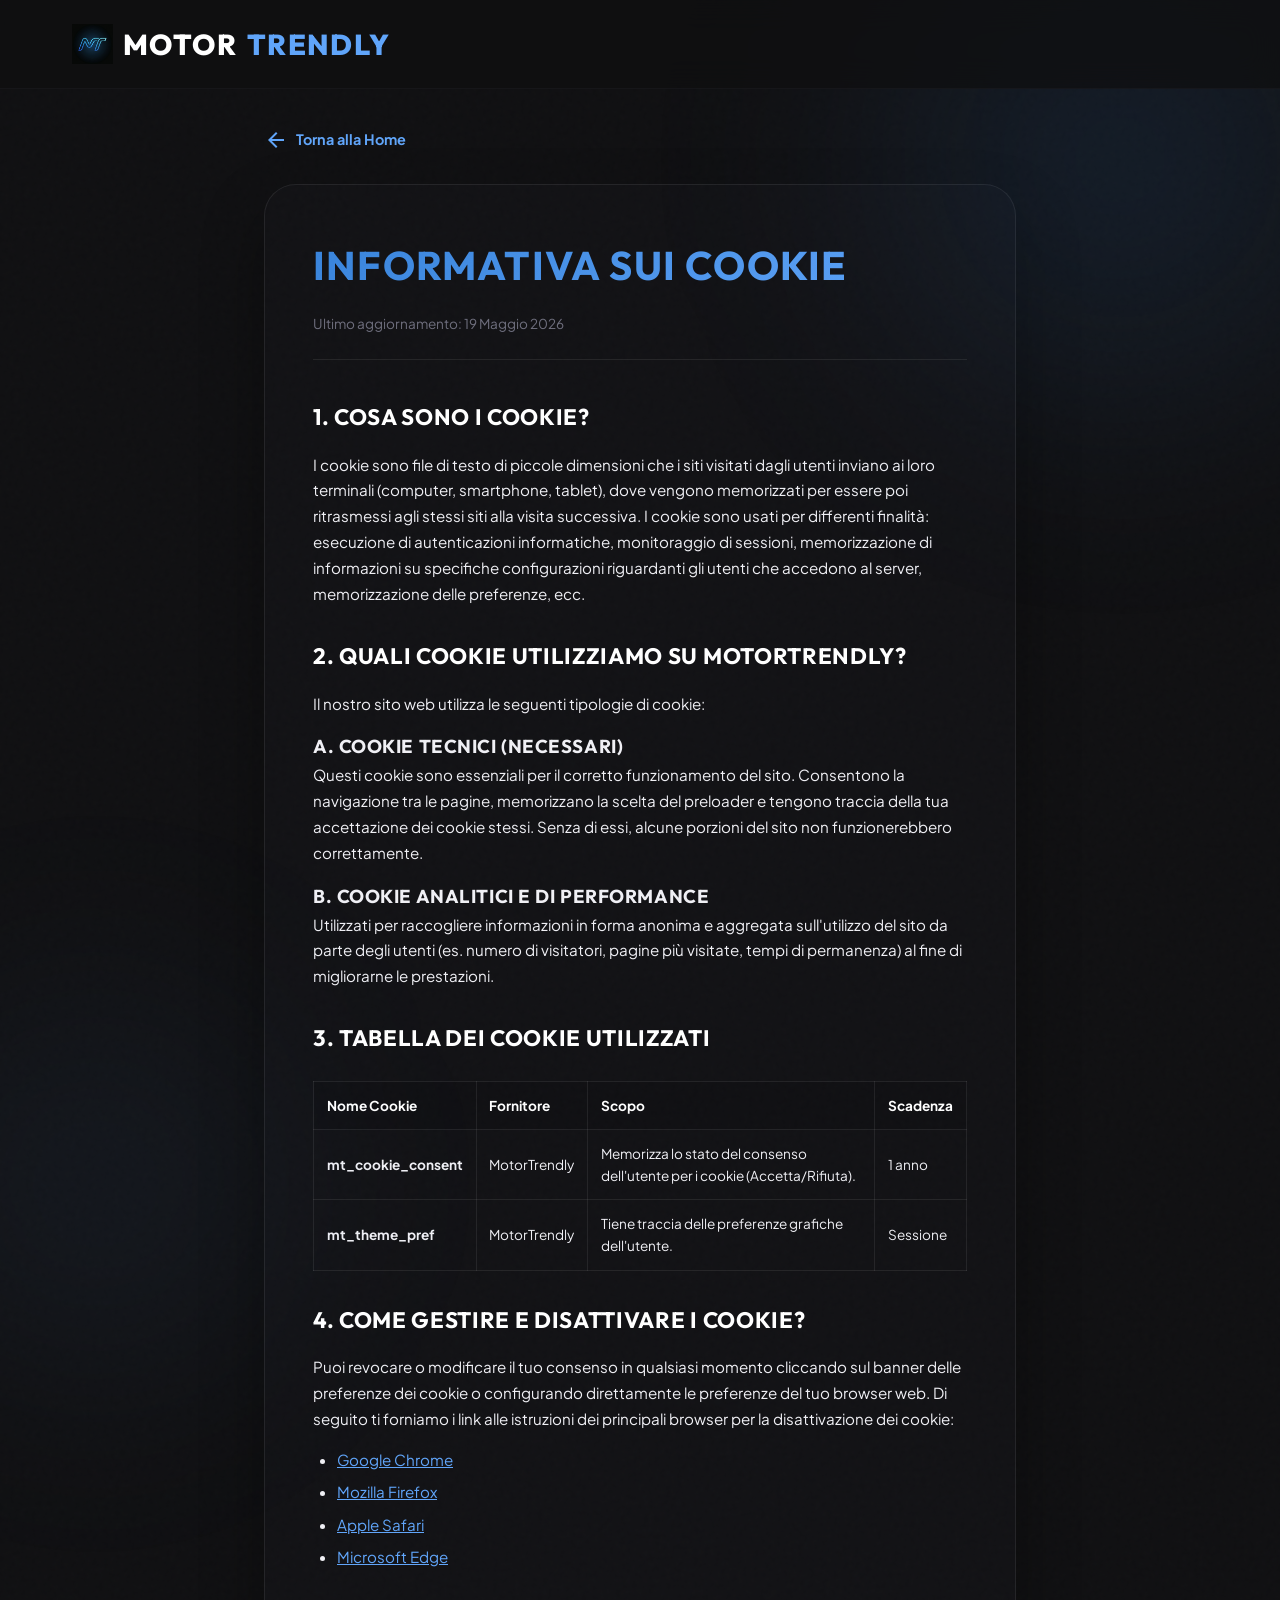
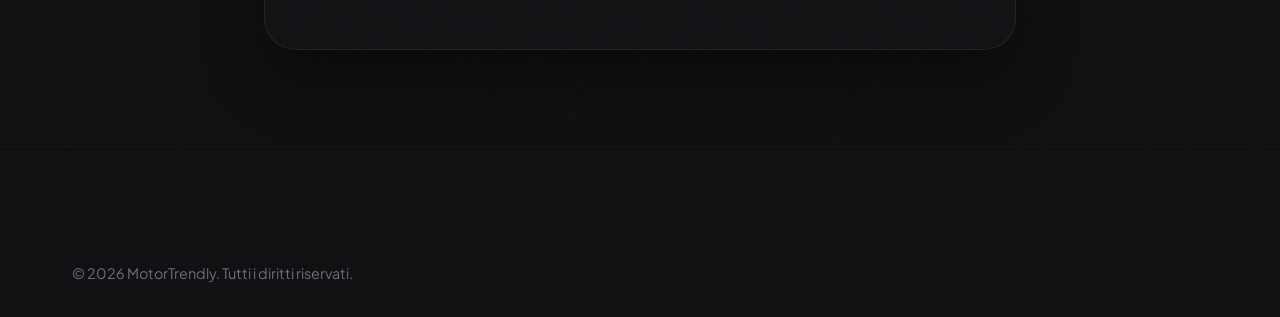
==== cookie.html @ 9d91b167 "Improvments" ====
<!DOCTYPE html>
<html lang="it">

<head>
  <meta charset="UTF-8">
  <meta name="viewport" content="width=device-width, initial-scale=1.0">
  <title>Cookie Policy — MotorTrendly</title>
  <link rel="preconnect" href="https://fonts.googleapis.com">
  <link rel="preconnect" href="https://fonts.gstatic.com" crossorigin>
  <link href="https://fonts.googleapis.com/css2?family=Outfit:wght@300;400;500;600;700;800&family=Plus+Jakarta+Sans:wght@300;400;500;600;700;800&display=swap" rel="stylesheet">
  <link rel="stylesheet" href="https://fonts.googleapis.com/css2?family=Material+Symbols+Outlined:opsz,wght,FILL,GRAD@20..48,100..700,0..1,-50..200" />
  <link rel="stylesheet" href="style.css">
  <style>
    .legal-container {
      max-width: 800px;
      margin: 8rem auto 6rem auto;
      padding: 0 1.5rem;
    }
    .legal-content {
      background-color: rgba(var(--surface-900), 0.4);
      border: 1px solid rgba(255, 255, 255, 0.08);
      border-radius: 2rem;
      padding: 3rem;
      box-shadow: 0 30px 60px rgba(0, 0, 0, 0.4);
    }
    .legal-content h1 {
      font-size: 2.5rem;
      margin-bottom: 1rem;
      font-family: var(--font-display);
    }
    .legal-meta {
      font-size: 0.85rem;
      color: rgb(var(--surface-500));
      margin-bottom: 2.5rem;
      border-bottom: 1px solid rgba(255, 255, 255, 0.08);
      padding-bottom: 1.5rem;
    }
    .legal-section {
      margin-bottom: 2rem;
    }
    .legal-section h2 {
      font-size: 1.4rem;
      color: #ffffff;
      margin-bottom: 1rem;
      font-family: var(--font-display);
    }
    .legal-section p {
      font-size: 0.95rem;
      color: rgb(var(--surface-400));
      line-height: 1.7;
      margin-bottom: 1rem;
    }
    .legal-section ul {
      padding-left: 1.5rem;
      margin-bottom: 1rem;
      color: rgb(var(--surface-400));
    }
    .legal-section li {
      margin-bottom: 0.5rem;
      font-size: 0.95rem;
      line-height: 1.6;
    }
    .back-home-btn {
      display: inline-flex;
      align-items: center;
      gap: 0.5rem;
      color: rgb(var(--accent-light));
      font-weight: 700;
      text-decoration: none;
      margin-bottom: 2rem;
      font-size: 0.9rem;
      transition: color 0.2s ease;
    }
    .back-home-btn:hover {
      color: #ffffff;
    }
    table.cookie-table {
      width: 100%;
      border-collapse: collapse;
      margin: 1.5rem 0;
      font-size: 0.85rem;
      color: rgb(var(--surface-300));
    }
    table.cookie-table th, table.cookie-table td {
      border: 1px solid rgba(255, 255, 255, 0.08);
      padding: 0.8rem;
      text-align: left;
    }
    table.cookie-table th {
      background-color: rgba(var(--surface-950), 0.5);
      color: #ffffff;
      font-weight: 700;
    }
  </style>
</head>

<body>
  <!-- Decorative Background Glowing Elements -->
  <div class="glow-bg"></div>
  <div class="glow-bg-left"></div>

  <!-- Header -->
  <header id="header">
    <div class="container header-container">
      <a href="index.html" class="logo">
        <img src="assets/logo.png" alt="MotorTrendly Logo" class="logo-img">
        Motor<span class="logo-text-highlight">Trendly</span>
      </a>
    </div>
  </header>

  <!-- Legal Content -->
  <main class="legal-container">
    <a href="index.html" class="back-home-btn">
      <span class="material-symbols-outlined">arrow_back</span> Torna alla Home
    </a>

    <article class="legal-content">
      <h1 class="text-gradient">Informativa sui Cookie</h1>
      <div class="legal-meta">Ultimo aggiornamento: 19 Maggio 2026</div>

      <div class="legal-section">
        <h2>1. Cosa sono i cookie?</h2>
        <p>I cookie sono file di testo di piccole dimensioni che i siti visitati dagli utenti inviano ai loro terminali (computer, smartphone, tablet), dove vengono memorizzati per essere poi ritrasmessi agli stessi siti alla visita successiva. I cookie sono usati per differenti finalità: esecuzione di autenticazioni informatiche, monitoraggio di sessioni, memorizzazione di informazioni su specifiche configurazioni riguardanti gli utenti che accedono al server, memorizzazione delle preferenze, ecc.</p>
      </div>

      <div class="legal-section">
        <h2>2. Quali cookie utilizziamo su MotorTrendly?</h2>
        <p>Il nostro sito web utilizza le seguenti tipologie di cookie:</p>
        
        <h3>A. Cookie Tecnici (Necessari)</h3>
        <p>Questi cookie sono essenziali per il corretto funzionamento del sito. Consentono la navigazione tra le pagine, memorizzano la scelta del preloader e tengono traccia della tua accettazione dei cookie stessi. Senza di essi, alcune porzioni del sito non funzionerebbero correttamente.</p>
        
        <h3>B. Cookie Analitici e di Performance</h3>
        <p>Utilizzati per raccogliere informazioni in forma anonima e aggregata sull'utilizzo del sito da parte degli utenti (es. numero di visitatori, pagine più visitate, tempi di permanenza) al fine di migliorarne le prestazioni.</p>
      </div>

      <div class="legal-section">
        <h2>3. Tabella dei cookie utilizzati</h2>
        <table class="cookie-table">
          <thead>
            <tr>
              <th>Nome Cookie</th>
              <th>Fornitore</th>
              <th>Scopo</th>
              <th>Scadenza</th>
            </tr>
          </thead>
          <tbody>
            <tr>
              <td><strong>mt_cookie_consent</strong></td>
              <td>MotorTrendly</td>
              <td>Memorizza lo stato del consenso dell'utente per i cookie (Accetta/Rifiuta).</td>
              <td>1 anno</td>
            </tr>
            <tr>
              <td><strong>mt_theme_pref</strong></td>
              <td>MotorTrendly</td>
              <td>Tiene traccia delle preferenze grafiche dell'utente.</td>
              <td>Sessione</td>
            </tr>
          </tbody>
        </table>
      </div>

      <div class="legal-section">
        <h2>4. Come gestire e disattivare i cookie?</h2>
        <p>Puoi revocare o modificare il tuo consenso in qualsiasi momento cliccando sul banner delle preferenze dei cookie o configurando direttamente le preferenze del tuo browser web. Di seguito ti forniamo i link alle istruzioni dei principali browser per la disattivazione dei cookie:</p>
        <ul>
          <li><a href="https://support.google.com/chrome/answer/95647" target="_blank" style="color: rgb(var(--accent-light));">Google Chrome</a></li>
          <li><a href="https://support.mozilla.org/it/kb/Attivare%20e%20disattivare%20i%20cookie" target="_blank" style="color: rgb(var(--accent-light));">Mozilla Firefox</a></li>
          <li><a href="https://support.apple.com/it-it/guide/safari/sfri11471/mac" target="_blank" style="color: rgb(var(--accent-light));">Apple Safari</a></li>
          <li><a href="https://support.microsoft.com/it-it/windows/gestione-dei-cookie-in-microsoft-edge-168dab11-0753-2427-c1d1-6197a7e35d30" target="_blank" style="color: rgb(var(--accent-light));">Microsoft Edge</a></li>
        </ul>
      </div>
    </article>
  </main>

  <!-- Footer -->
  <footer>
    <div class="container">
      <div class="footer-bottom" style="margin-top: 0; border-top: none;">
        <p>&copy; 2026 MotorTrendly. Tutti i diritti riservati.</p>
      </div>
    </div>
  </footer>
</body>

</html>
---- style.css ----
/* HearthCar Premium Design System — landing/style.css */

:root {
  --accent: 55, 131, 219;        /* Premium Blue */
  --accent-light: 96, 165, 250;  /* Sky Blue Glow */
  --accent-rgb: 55, 131, 219;
  --accent-light-rgb: 96, 165, 250;
  
  --surface-950: 15, 15, 17;       /* Dark Obsidian */
  --surface-900: 22, 22, 26;       /* Dark Steel/Carbon */
  --surface-800: 30, 30, 36;       /* Medium Slate */
  --surface-700: 45, 45, 54;       /* Slate Grey */
  --surface-600: 60, 60, 72;       /* Medium Grey */
  --surface-500: 110, 110, 125;    /* Muted Grey Text */
  --surface-100: 240, 240, 245;    /* Contrast Ice White */
  
  --font-display: 'Outfit', sans-serif;
  --font-body: 'Plus Jakarta Sans', sans-serif;
  
  --glow-orange: rgba(55, 131, 219, 0.15);
  --glow-amber: rgba(96, 165, 250, 0.08);
}

* {
  box-sizing: border-box;
  margin: 0;
  padding: 0;
}

html {
  scroll-behavior: smooth;
  color-scheme: dark;
  max-width: 100%;
  overflow-x: hidden;
}

body {
  background-color: rgb(var(--surface-950));
  color: rgb(var(--surface-100));
  font-family: var(--font-body);
  line-height: 1.6;
  max-width: 100%;
  overflow-x: hidden;
  position: relative;
}

/* Carbon Fiber/Noise Texture Overlays */
body::before {
  content: "";
  position: absolute;
  inset: 0;
  pointer-events: none;
  background-image: url("data:image/svg+xml,%3Csvg viewBox='0 0 256 256' xmlns='http://www.w3.org/2000/svg'%3E%3Cfilter id='noise'%3E%3CfeTurbulence type='fractalNoise' baseFrequency='0.9' numOctaves='4' stitchTiles='stitch'/%3E%3C/filter%3E%3Crect width='100%25' height='100%25' filter='url(%23noise)' opacity='0.015'/%3E%3C/svg%3E");
  z-index: 1;
}

.glow-bg {
  position: absolute;
  width: 55vw;
  height: 55vw;
  background: radial-gradient(circle, var(--glow-orange) 0%, rgba(var(--accent), 0) 70%);
  top: -15vw;
  right: -15vw;
  pointer-events: none;
  z-index: 0;
  filter: blur(100px);
}

.glow-bg-left {
  position: absolute;
  width: 45vw;
  height: 45vw;
  background: radial-gradient(circle, var(--glow-amber) 0%, rgba(var(--accent-light), 0) 70%);
  top: 70vw;
  left: -15vw;
  pointer-events: none;
  z-index: 0;
  filter: blur(100px);
}

.glow-bg-center {
  position: absolute;
  width: 50vw;
  height: 50vw;
  background: radial-gradient(circle, var(--glow-orange) 0%, rgba(var(--accent), 0) 70%);
  top: 180vw;
  right: 15vw;
  pointer-events: none;
  z-index: 0;
  filter: blur(120px);
}

/* Container */
.container {
  width: 100%;
  max-width: 1200px;
  margin: 0 auto;
  padding: 0 2rem;
  position: relative;
  z-index: 2;
}

/* Typography & Global Utilities */
h1, h2, h3, h4 {
  font-family: var(--font-display);
  font-weight: 700;
  letter-spacing: 0.03em;
  text-transform: uppercase;
}

.text-gradient {
  background: linear-gradient(135deg, rgb(var(--accent)) 0%, rgb(var(--accent-light)) 100%);
  -webkit-background-clip: text;
  -webkit-text-fill-color: transparent;
  background-clip: text;
}

.btn {
  display: inline-flex;
  align-items: center;
  justify-content: center;
  gap: 0.75rem;
  padding: 0.9rem 1.8rem;
  border-radius: 0.75rem;
  font-weight: 600;
  font-family: var(--font-display);
  text-decoration: none;
  transition: all 0.3s cubic-bezier(0.16, 1, 0.3, 1);
  cursor: pointer;
  font-size: 0.95rem;
  border: none;
  text-transform: uppercase;
  letter-spacing: 0.05em;
}

.btn-primary {
  background: linear-gradient(135deg, rgb(var(--accent)) 0%, rgb(var(--accent-light)) 100%);
  color: #ffffff;
  box-shadow: 0 4px 20px rgba(var(--accent), 0.35);
}

.btn-primary:hover {
  transform: translateY(-2px);
  box-shadow: 0 6px 25px rgba(var(--accent), 0.5);
  filter: brightness(1.1);
}

.btn-secondary {
  background-color: rgb(var(--surface-900));
  color: rgb(var(--surface-100));
  border: 1px solid rgb(var(--surface-700));
}

.btn-secondary:hover {
  background-color: rgb(var(--surface-800));
  border-color: rgb(var(--accent));
  transform: translateY(-2px);
  color: #ffffff;
}

/* Header & Sticky Nav */
header {
  position: fixed;
  top: 0;
  left: 0;
  right: 0;
  z-index: 100;
  background-color: rgba(var(--surface-950), 0.75);
  backdrop-filter: blur(16px);
  border-bottom: 1px solid rgba(var(--surface-700), 0.25);
  transition: all 0.4s cubic-bezier(0.16, 1, 0.3, 1);
}

header.scrolled {
  background-color: rgba(var(--surface-950), 0.92);
  padding: 0.3rem 0;
  border-bottom-color: rgba(var(--accent), 0.2);
  box-shadow: 0 10px 30px rgba(0, 0, 0, 0.5);
}

.header-container {
  display: flex;
  justify-content: space-between;
  align-items: center;
  height: 5.5rem;
}

.logo {
  display: flex;
  align-items: center;
  gap: 0.6rem;
  font-family: var(--font-display);
  font-weight: 800;
  font-size: 1.8rem;
  text-decoration: none;
  color: #ffffff;
  letter-spacing: 0.05em;
  text-transform: uppercase;
}

.logo-img {
  height: 2.5rem;
  width: auto;
  object-fit: contain;
  transition: transform 0.3s cubic-bezier(0.175, 0.885, 0.32, 1.275);
}

.logo:hover .logo-img {
  transform: scale(1.15) rotate(-5deg);
}

.logo-icon-container {
  width: 2.6rem;
  height: 2.6rem;
  background: linear-gradient(135deg, rgb(var(--accent)) 0%, rgb(var(--accent-light)) 100%);
  border-radius: 0.6rem;
  display: flex;
  align-items: center;
  justify-content: center;
  box-shadow: 0 4px 12px rgba(var(--accent), 0.3);
}

.logo-icon-container span {
  color: #ffffff;
  font-size: 1.6rem;
}

.logo span.logo-text-highlight {
  color: rgb(var(--accent-light));
}

.nav-links {
  display: flex;
  align-items: center;
  gap: 2.2rem;
  list-style: none;
}

.nav-links a {
  text-decoration: none;
  color: rgb(var(--surface-500));
  font-weight: 600;
  font-size: 0.85rem;
  text-transform: uppercase;
  letter-spacing: 0.08em;
  font-family: var(--font-display);
  transition: all 0.25s ease;
  position: relative;
  padding: 0.4rem 0;
}

.nav-links a:hover,
.nav-links a.active {
  color: #ffffff;
}

.nav-links a::after {
  content: "";
  position: absolute;
  bottom: 0;
  left: 0;
  width: 0;
  height: 2px;
  background: linear-gradient(90deg, rgb(var(--accent)) 0%, rgb(var(--accent-light)) 100%);
  transition: width 0.25s ease;
}

.nav-links a:hover::after,
.nav-links a.active::after {
  width: 100%;
}

.header-right {
  display: flex;
  align-items: center;
  gap: 1.5rem;
}

/* Lang Switcher */
.lang-switch {
  display: flex;
  background-color: rgb(var(--surface-900));
  border: 1px solid rgb(var(--surface-700));
  padding: 0.2rem;
  border-radius: 2rem;
  cursor: pointer;
  position: relative;
  overflow: hidden;
}

.lang-btn {
  background: transparent;
  border: none;
  padding: 0.4rem 0.8rem;
  color: rgb(var(--surface-500));
  font-weight: 700;
  font-size: 0.75rem;
  border-radius: 2rem;
  font-family: var(--font-display);
  cursor: pointer;
  transition: all 0.2s ease;
  z-index: 2;
}

.lang-btn.active {
  color: #ffffff;
  background-color: rgb(var(--accent));
}

/* Hero Section */
.hero {
  padding: 12rem 0 6rem 0;
  min-height: 100vh;
  display: flex;
  align-items: center;
  position: relative;
  overflow: hidden;
}

.hero-grid {
  display: grid;
  grid-template-columns: 1.25fr 1fr;
  gap: 4rem;
  align-items: center;
}

.section-badge {
  display: inline-flex;
  align-items: center;
  gap: 0.5rem;
  padding: 0.4rem 1.2rem;
  background-color: rgba(var(--accent), 0.08);
  border: 1px solid rgba(var(--accent), 0.25);
  color: rgb(var(--accent-light));
  border-radius: 2rem;
  font-size: 0.75rem;
  font-weight: 700;
  font-family: var(--font-display);
  letter-spacing: 0.12em;
  text-transform: uppercase;
  margin-bottom: 1.5rem;
}

.section-badge span {
  font-size: 0.95rem;
}

.hero-content h1 {
  font-size: 4.2rem;
  line-height: 1.05;
  margin-bottom: 1.5rem;
  letter-spacing: 0.01em;
}

.hero-content p {
  font-size: 1.2rem;
  color: rgb(var(--surface-500));
  margin-bottom: 2.5rem;
  max-width: 34rem;
  line-height: 1.7;
}

.hero-cta {
  display: flex;
  gap: 1.2rem;
  flex-wrap: wrap;
  margin-bottom: 3.5rem;
}

.hero-stats {
  display: flex;
  gap: 3.5rem;
  border-top: 1px solid rgba(var(--surface-700), 0.35);
  padding-top: 2rem;
}

.stat-item {
  display: flex;
  flex-direction: column;
}

.stat-num {
  font-family: var(--font-display);
  font-size: 2.5rem;
  font-weight: 800;
  color: #ffffff;
  line-height: 1;
  background: linear-gradient(135deg, #ffffff 0%, rgb(var(--surface-500)) 100%);
  -webkit-background-clip: text;
  -webkit-text-fill-color: transparent;
  background-clip: text;
}

.stat-label {
  font-size: 0.75rem;
  color: rgb(var(--surface-500));
  text-transform: uppercase;
  letter-spacing: 0.1em;
  font-weight: 700;
  margin-top: 0.25rem;
}

.hero-mockup {
  position: relative;
  display: flex;
  justify-content: center;
  align-items: center;
}

/* Widescreen iPhone Mockup */
.iphone-mockup {
  position: relative;
  width: 300px;
  height: 600px;
  background: #09090b;
  border-radius: 3rem;
  padding: 0.8rem;
  box-shadow: 
    0 25px 50px -12px rgba(0, 0, 0, 0.7),
    0 0 0 4px #27272a, /* Outer titanium bezel */
    0 0 0 6px #18181b,
    0 0 25px 2px rgba(var(--accent), 0.25);
  transition: all 0.6s cubic-bezier(0.16, 1, 0.3, 1);
  overflow: visible;
}

.iphone-mockup::before {
  content: "";
  position: absolute;
  top: 10%;
  left: -4px;
  height: 80%;
  width: 2px;
  background: linear-gradient(to bottom, transparent, rgba(255, 255, 255, 0.15), transparent);
  pointer-events: none;
}

.iphone-mockup:hover {
  transform: translateY(-12px) rotate(-1.5deg) scale(1.02);
  box-shadow: 
    0 40px 80px -20px rgba(0, 0, 0, 0.8),
    0 0 0 4px rgb(var(--accent-light)),
    0 0 0 6px #09090b,
    0 0 40px 10px rgba(var(--accent), 0.4);
}

.iphone-bezel {
  position: relative;
  width: 100%;
  height: 100%;
  background: #000000;
  border-radius: 2.2rem;
  overflow: hidden;
  border: 1px solid #18181b;
}

.iphone-screen {
  position: relative;
  width: 100%;
  height: 100%;
  border-radius: 2.1rem;
  overflow: hidden;
}

.iphone-dynamic-island {
  position: absolute;
  top: 0.8rem;
  left: 50%;
  transform: translateX(-50%);
  width: 85px;
  height: 23px;
  background: #000000;
  border-radius: 20px;
  z-index: 10;
  box-shadow: inset 0 1px 1px rgba(255, 255, 255, 0.1);
}

.iphone-screen-img {
  width: 100%;
  height: 100%;
  object-fit: cover;
  display: block;
}

/* Feature Grid Section */
.features {
  padding: 8rem 0;
  background-color: rgba(var(--surface-900), 0.3);
  position: relative;
  border-top: 1px solid rgba(var(--surface-700), 0.2);
  border-bottom: 1px solid rgba(var(--surface-700), 0.2);
}

.section-header {
  text-align: center;
  margin-bottom: 5rem;
}

.section-header h2 {
  font-size: 3rem;
  margin-bottom: 1rem;
}

.section-header p {
  color: rgb(var(--surface-500));
  max-width: 38rem;
  margin: 0 auto;
  font-size: 1.1rem;
}

.feature-grid {
  display: grid;
  grid-template-columns: repeat(auto-fit, minmax(240px, 1fr));
  gap: 2rem;
}

.feature-card {
  background-color: rgb(var(--surface-900));
  border: 1px solid rgb(var(--surface-800));
  border-radius: 1.8rem;
  padding: 2.5rem;
  transition: all 0.4s cubic-bezier(0.16, 1, 0.3, 1);
  position: relative;
  overflow: hidden;
}

.feature-card:hover {
  border-color: rgba(var(--accent), 0.35);
  transform: translateY(-6px);
  box-shadow: 0 20px 40px rgba(0, 0, 0, 0.4), 0 0 20px rgba(var(--accent), 0.05);
}

.feature-icon {
  width: 3.5rem;
  height: 3.5rem;
  background-color: rgba(var(--accent), 0.08);
  border: 1px solid rgba(var(--accent), 0.15);
  border-radius: 1rem;
  display: flex;
  align-items: center;
  justify-content: center;
  color: rgb(var(--accent-light));
  margin-bottom: 2rem;
}

.feature-icon span {
  font-size: 1.8rem;
}

.feature-card h3 {
  font-size: 1.4rem;
  color: #ffffff;
  margin-bottom: 1rem;
}

.feature-card p {
  color: rgb(var(--surface-500));
  font-size: 0.95rem;
  line-height: 1.6;
}

/* Interactive Sections Base */
.interactive-section {
  padding: 8rem 0;
  border-bottom: 1px solid rgba(var(--surface-700), 0.2);
  position: relative;
}

.interactive-grid {
  display: grid;
  grid-template-columns: 1fr 1.25fr;
  gap: 5rem;
  align-items: center;
}

.interactive-grid.reverse {
  grid-template-columns: 1.25fr 1fr;
}

.interactive-content h2 {
  font-size: 2.8rem;
  margin-bottom: 1.5rem;
  line-height: 1.1;
}

.interactive-content p {
  color: rgb(var(--surface-500));
  font-size: 1.1rem;
  margin-bottom: 2rem;
  line-height: 1.7;
}

.bullets {
  list-style: none;
}

.bullets li {
  display: flex;
  align-items: flex-start;
  gap: 1rem;
  margin-bottom: 1.2rem;
  font-size: 1.05rem;
  color: rgb(var(--surface-100));
}

.bullets li span {
  color: rgb(var(--accent-light));
  font-weight: bold;
  margin-top: 0.15rem;
}

/* Interactive Widget Core Styling */
.widget-box {
  background-color: rgb(var(--surface-900));
  border: 1px solid rgb(var(--surface-800));
  border-radius: 2rem;
  padding: 2.2rem;
  box-shadow: 0 30px 60px rgba(0, 0, 0, 0.5), inset 0 1px 0 rgba(255, 255, 255, 0.05);
  position: relative;
  overflow: hidden;
}

.widget-box::before {
  content: "";
  position: absolute;
  top: 0;
  left: 0;
  width: 100%;
  height: 4px;
  background: linear-gradient(90deg, rgb(var(--accent)) 0%, rgb(var(--accent-light)) 100%);
}

/* Widget 1: Diagnostic Wizard Showcase */
.wizard-container {
  display: flex;
  flex-direction: column;
  gap: 1.5rem;
}

.wizard-steps {
  display: flex;
  justify-content: space-between;
  border-bottom: 1px solid rgb(var(--surface-800));
  padding-bottom: 1rem;
}

.wizard-step-indicator {
  display: flex;
  flex-direction: column;
  align-items: center;
  gap: 0.25rem;
  flex: 1;
  text-align: center;
}

.wizard-dot {
  width: 1.6rem;
  height: 1.6rem;
  border-radius: 50%;
  background-color: rgb(var(--surface-800));
  border: 2px solid rgb(var(--surface-700));
  color: rgb(var(--surface-500));
  display: flex;
  align-items: center;
  justify-content: center;
  font-size: 0.75rem;
  font-weight: 800;
  transition: all 0.3s ease;
}

.wizard-step-label {
  font-size: 0.6rem;
  color: rgb(var(--surface-500));
  font-weight: 700;
  text-transform: uppercase;
  letter-spacing: 0.05em;
}

.wizard-step-indicator.active .wizard-dot {
  background-color: rgba(var(--accent), 0.1);
  border-color: rgb(var(--accent));
  color: rgb(var(--accent-light));
  box-shadow: 0 0 10px rgba(var(--accent), 0.3);
}

.wizard-step-indicator.active .wizard-step-label {
  color: #ffffff;
}

.wizard-step-indicator.completed .wizard-dot {
  background-color: rgb(var(--accent));
  border-color: rgb(var(--accent));
  color: #ffffff;
}

.wizard-step-indicator.completed .wizard-step-label {
  color: rgb(var(--accent-light));
}

.wizard-content {
  min-height: 180px;
  display: flex;
  flex-direction: column;
  justify-content: center;
}

.wizard-pane {
  display: none;
  animation: fadeIn 0.4s cubic-bezier(0.16, 1, 0.3, 1) forwards;
}

.wizard-pane.active {
  display: flex;
  flex-direction: column;
  gap: 1.2rem;
}

.wizard-options-grid {
  display: grid;
  grid-template-cols: 1fr 1fr;
  gap: 1rem;
}

.wizard-option-btn {
  background-color: rgb(var(--surface-800));
  border: 1px solid rgb(var(--surface-700));
  padding: 1rem;
  border-radius: 1rem;
  cursor: pointer;
  color: rgb(var(--surface-100));
  font-weight: 600;
  display: flex;
  flex-direction: column;
  align-items: center;
  gap: 0.5rem;
  transition: all 0.2s ease;
  font-family: var(--font-display);
}

.wizard-option-btn span.material-symbols-outlined {
  font-size: 1.8rem;
  color: rgb(var(--surface-500));
  transition: color 0.2s ease;
}

.wizard-option-btn:hover {
  background-color: rgba(var(--accent), 0.05);
  border-color: rgb(var(--accent));
}

.wizard-option-btn:hover span.material-symbols-outlined {
  color: rgb(var(--accent-light));
}

.wizard-symptom-list {
  display: flex;
  flex-direction: column;
  gap: 0.8rem;
}

.wizard-symptom-item {
  background-color: rgb(var(--surface-800));
  border: 1px solid rgb(var(--surface-700));
  padding: 0.8rem 1.2rem;
  border-radius: 0.8rem;
  cursor: pointer;
  display: flex;
  justify-content: space-between;
  align-items: center;
  font-size: 0.9rem;
  font-weight: 600;
  transition: all 0.2s ease;
}

.wizard-symptom-item:hover {
  border-color: rgb(var(--accent));
  background-color: rgba(var(--accent), 0.03);
}

.wizard-symptom-item span.icon-arrow {
  color: rgb(var(--surface-500));
  transition: transform 0.2s ease;
}

.wizard-symptom-item:hover span.icon-arrow {
  transform: translateX(4px);
  color: rgb(var(--accent-light));
}

.scanning-box {
  display: flex;
  flex-direction: column;
  align-items: center;
  justify-content: center;
  gap: 1.5rem;
  padding: 1.5rem 0;
}

.radar-sweep {
  position: relative;
  width: 4.5rem;
  height: 4.5rem;
  border-radius: 50%;
  background: radial-gradient(circle, rgba(var(--accent), 0.1) 0%, transparent 70%);
  border: 2px dashed rgba(var(--accent), 0.3);
  display: flex;
  align-items: center;
  justify-content: center;
}

.radar-sweep::after {
  content: "";
  position: absolute;
  inset: -4px;
  border-radius: 50%;
  border: 2px solid transparent;
  border-top-color: rgb(var(--accent));
  animation: spin 1.2s linear infinite;
}

.radar-sweep span {
  font-size: 2.2rem;
  color: rgb(var(--accent-light));
  animation: heartbeat 1.5s infinite;
}

.scan-progress-bar-container {
  width: 100%;
  height: 4px;
  background-color: rgb(var(--surface-800));
  border-radius: 2px;
  overflow: hidden;
}

.scan-progress-bar-fill {
  height: 100%;
  width: 0;
  background: linear-gradient(90deg, rgb(var(--accent)) 0%, rgb(var(--accent-light)) 100%);
  border-radius: 2px;
  transition: width 0.1s linear;
}

.wizard-results-card {
  background-color: rgb(var(--surface-800));
  border: 1px solid rgb(var(--surface-700));
  border-radius: 1.2rem;
  padding: 1.2rem;
  display: flex;
  flex-direction: column;
  gap: 0.8rem;
}

.wizard-results-header {
  display: flex;
  justify-content: space-between;
  align-items: center;
}

.wizard-results-title {
  font-family: var(--font-display);
  font-size: 1.2rem;
  color: #ffffff;
}

.wizard-badge-similarity {
  background-color: rgba(16, 185, 129, 0.08);
  border: 1px solid rgba(16, 185, 129, 0.25);
  color: #10b981;
  padding: 0.2rem 0.6rem;
  border-radius: 2rem;
  font-size: 0.75rem;
  font-weight: 700;
}

.wizard-results-description {
  font-size: 0.85rem;
  color: rgb(var(--surface-500));
  line-height: 1.5;
}

.wizard-accepted-solution {
  background-color: rgba(var(--accent), 0.03);
  border: 1px dashed rgba(var(--accent), 0.2);
  border-radius: 0.8rem;
  padding: 0.8rem 1rem;
}

.wizard-solution-header {
  display: flex;
  align-items: center;
  gap: 0.5rem;
  color: rgb(var(--accent-light));
  font-weight: 700;
  font-size: 0.8rem;
  margin-bottom: 0.3rem;
  text-transform: uppercase;
  letter-spacing: 0.05em;
}

.wizard-solution-text {
  font-size: 0.85rem;
  color: rgb(var(--surface-100));
}

.wizard-actions {
  display: flex;
  justify-content: space-between;
  align-items: center;
  margin-top: 0.5rem;
}

.wizard-upvote-btn {
  background-color: rgb(var(--surface-700));
  border: 1px solid rgb(var(--surface-600));
  color: rgb(var(--surface-100));
  padding: 0.4rem 0.8rem;
  border-radius: 0.5rem;
  cursor: pointer;
  display: flex;
  align-items: center;
  gap: 0.4rem;
  font-size: 0.75rem;
  font-weight: 700;
  transition: all 0.2s ease;
}

.wizard-upvote-btn:hover {
  background-color: rgb(var(--accent));
  border-color: rgb(var(--accent));
}

.wizard-upvote-btn.upvoted {
  background-color: rgb(var(--accent));
  border-color: rgb(var(--accent));
}

.wizard-nav-btns {
  display: flex;
  justify-content: space-between;
  margin-top: auto;
}

/* Widget 2: Interactive Map & Live Feed */
.map-widget-wrapper {
  display: grid;
  grid-template-rows: 240px 1fr;
  gap: 1rem;
}

.map-container-hud {
  background: radial-gradient(circle at center, rgb(var(--surface-800)) 0%, rgb(var(--surface-950)) 100%);
  border-radius: 1.5rem;
  border: 1px solid rgb(var(--surface-800));
  position: relative;
  overflow: hidden;
  height: 240px;
}

.route-svg {
  position: absolute;
  inset: 0;
  width: 100%;
  height: 100%;
}

.map-glow-points {
  position: absolute;
  width: 100%;
  height: 100%;
}

.map-hud-overlay {
  position: absolute;
  top: 1rem;
  left: 1rem;
  background-color: rgba(var(--surface-900), 0.85);
  backdrop-filter: blur(8px);
  border: 1px solid rgb(var(--surface-700));
  border-radius: 0.8rem;
  padding: 0.6rem 1rem;
  z-index: 10;
}

.map-hud-title {
  font-family: var(--font-display);
  font-size: 0.85rem;
  color: #ffffff;
}

.map-hud-subtitle {
  font-size: 0.7rem;
  color: rgb(var(--accent-light));
  font-weight: 700;
  text-transform: uppercase;
}

.map-moving-indicator {
  position: absolute;
  width: 0.8rem;
  height: 0.8rem;
  background-color: rgb(var(--accent));
  border: 2px solid #ffffff;
  border-radius: 50%;
  box-shadow: 0 0 10px rgb(var(--accent-light));
  offset-path: path("M 40 180 C 120 100, 220 220, 320 80");
  animation: moveOnPath 6s linear infinite;
}

.map-tappa-pin {
  position: absolute;
  width: 0.6rem;
  height: 0.6rem;
  background-color: #ffffff;
  border: 2px solid rgb(var(--accent-light));
  border-radius: 50%;
}

.map-tappa-pin.start { top: 175px; left: 35px; }
.map-tappa-pin.mid { top: 155px; left: 215px; }
.map-tappa-pin.end { top: 75px; left: 315px; }

.map-feed-panel {
  display: flex;
  flex-direction: column;
  gap: 0.8rem;
}

.map-feed-tabs {
  display: flex;
  background-color: rgb(var(--surface-950));
  border-radius: 0.8rem;
  padding: 0.2rem;
  border: 1px solid rgb(var(--surface-800));
}

.map-feed-tab-btn {
  flex: 1;
  background: transparent;
  border: none;
  padding: 0.5rem;
  color: rgb(var(--surface-500));
  font-size: 0.75rem;
  font-weight: 700;
  font-family: var(--font-display);
  border-radius: 0.6rem;
  cursor: pointer;
  transition: all 0.2s ease;
  text-transform: uppercase;
}

.map-feed-tab-btn.active {
  background-color: rgb(var(--surface-800));
  color: #ffffff;
  border-bottom: 2px solid rgb(var(--accent));
}

.map-feed-content {
  height: 120px;
  overflow-y: auto;
  display: flex;
  flex-direction: column;
  gap: 0.6rem;
  padding-right: 0.3rem;
}

/* Custom Scrollbar for Widgets */
.map-feed-content::-webkit-scrollbar,
.chat-messages::-webkit-scrollbar,
.garage-log-table-container::-webkit-scrollbar {
  width: 4px;
}
.map-feed-content::-webkit-scrollbar-thumb,
.chat-messages::-webkit-scrollbar-thumb,
.garage-log-table-container::-webkit-scrollbar-thumb {
  background-color: rgb(var(--surface-700));
  border-radius: 2px;
}

.feed-item {
  background-color: rgb(var(--surface-800));
  border: 1px solid rgb(var(--surface-700));
  padding: 0.6rem 0.8rem;
  border-radius: 0.8rem;
  font-size: 0.8rem;
  display: flex;
  flex-direction: column;
  gap: 0.2rem;
  animation: slideIn 0.3s cubic-bezier(0.16, 1, 0.3, 1) forwards;
}

.feed-item.announcement {
  border-left: 3px solid rgb(var(--accent));
}

.feed-item-header {
  display: flex;
  justify-content: space-between;
  font-weight: 700;
  color: rgb(var(--surface-100));
}

.feed-item-author {
  color: rgb(var(--accent-light));
}

.feed-item-time {
  font-size: 0.65rem;
  color: rgb(var(--surface-500));
}

.feed-item-body {
  color: rgb(var(--surface-500));
  line-height: 1.4;
}

/* Widget 3: Forum Grid & Threads */
.forum-widget-wrapper {
  display: flex;
  flex-direction: column;
  gap: 1.2rem;
}

.forum-filters {
  display: flex;
  gap: 0.5rem;
  overflow-x: auto;
  padding-bottom: 0.3rem;
}

.forum-filter-pill {
  background-color: rgb(var(--surface-800));
  border: 1px solid rgb(var(--surface-700));
  color: rgb(var(--surface-500));
  padding: 0.4rem 1rem;
  border-radius: 2rem;
  font-size: 0.75rem;
  font-weight: 700;
  font-family: var(--font-display);
  cursor: pointer;
  white-space: nowrap;
  transition: all 0.2s ease;
  text-transform: uppercase;
}

.forum-filter-pill.active {
  background-color: rgb(var(--accent));
  border-color: rgb(var(--accent));
  color: #ffffff;
}

.forum-posts {
  display: flex;
  flex-direction: column;
  gap: 0.8rem;
}

.forum-post-card {
  background-color: rgb(var(--surface-800));
  border: 1px solid rgb(var(--surface-700));
  border-radius: 1.2rem;
  padding: 1.2rem;
  display: flex;
  flex-direction: column;
  gap: 0.6rem;
  animation: fadeIn 0.4s ease forwards;
}

.forum-post-header {
  display: flex;
  justify-content: space-between;
  align-items: center;
}

.forum-post-user {
  display: flex;
  align-items: center;
  gap: 0.6rem;
}

.forum-avatar {
  width: 1.8rem;
  height: 1.8rem;
  background: linear-gradient(135deg, rgb(var(--accent)) 0%, rgb(var(--accent-light)) 100%);
  border-radius: 50%;
  display: flex;
  align-items: center;
  justify-content: center;
  font-weight: 800;
  font-size: 0.75rem;
  color: #ffffff;
}

.forum-post-username {
  font-size: 0.8rem;
  font-weight: 700;
}

.forum-post-tag {
  background-color: rgba(var(--accent), 0.08);
  border: 1px solid rgba(var(--accent), 0.2);
  color: rgb(var(--accent-light));
  font-size: 0.65rem;
  font-weight: 700;
  padding: 0.2rem 0.6rem;
  border-radius: 2rem;
  text-transform: uppercase;
}

.forum-post-title {
  font-family: var(--font-display);
  font-size: 1.1rem;
  color: #ffffff;
}

.forum-post-body {
  font-size: 0.85rem;
  color: rgb(var(--surface-500));
  line-height: 1.5;
}

.forum-post-actions {
  display: flex;
  gap: 1.5rem;
  border-top: 1px solid rgba(var(--surface-700), 0.3);
  padding-top: 0.8rem;
  margin-top: 0.4rem;
}

.forum-action-btn {
  background: transparent;
  border: none;
  color: rgb(var(--surface-500));
  font-size: 0.75rem;
  font-weight: 600;
  cursor: pointer;
  display: flex;
  align-items: center;
  gap: 0.4rem;
  transition: color 0.2s ease;
}

.forum-action-btn:hover,
.forum-action-btn.active {
  color: rgb(var(--accent-light));
}

.forum-action-btn.active span.material-symbols-outlined {
  font-variation-settings: 'FILL' 1;
}

.forum-nested-replies {
  margin-top: 0.5rem;
  padding-left: 1.5rem;
  border-left: 2px solid rgb(var(--surface-700));
  display: flex;
  flex-direction: column;
  gap: 0.6rem;
}

.forum-reply-card {
  background-color: rgba(var(--surface-950), 0.3);
  border: 1px solid rgba(var(--surface-700), 0.5);
  padding: 0.6rem 0.8rem;
  border-radius: 0.8rem;
  font-size: 0.8rem;
}

.forum-reply-header {
  display: flex;
  justify-content: space-between;
  margin-bottom: 0.2rem;
  font-weight: 700;
}

.forum-reply-author {
  color: #ffffff;
}

.forum-reply-mention {
  color: rgb(var(--accent-light));
  font-weight: 700;
}

/* Widget 4: SignalR Real-Time Chat Simulator */
.chat-widget-wrapper {
  display: grid;
  grid-template-rows: auto 200px auto;
  gap: 0.8rem;
  max-width: 420px;
  margin: 0 auto;
}

.chat-header {
  display: flex;
  justify-content: space-between;
  align-items: center;
  border-bottom: 1px solid rgb(var(--surface-800));
  padding-bottom: 0.8rem;
}

.chat-user-profile {
  display: flex;
  align-items: center;
  gap: 0.8rem;
}

.chat-avatar-container {
  position: relative;
}

.chat-avatar {
  width: 2.2rem;
  height: 2.2rem;
  background-color: rgb(var(--surface-800));
  border: 1px solid rgb(var(--surface-700));
  border-radius: 50%;
  display: flex;
  align-items: center;
  justify-content: center;
  color: rgb(var(--accent-light));
  font-weight: 800;
}

.chat-status-dot {
  position: absolute;
  bottom: 0;
  right: 0;
  width: 0.6rem;
  height: 0.6rem;
  background-color: #10b981;
  border: 2px solid rgb(var(--surface-900));
  border-radius: 50%;
}

.chat-user-details h4 {
  font-size: 0.9rem;
  color: #ffffff;
}

.chat-user-details p {
  font-size: 0.65rem;
  color: #10b981;
  font-weight: 700;
  text-transform: uppercase;
}

.chat-badge-signalr {
  background-color: rgba(var(--accent), 0.08);
  border: 1px solid rgba(var(--accent), 0.25);
  color: rgb(var(--accent-light));
  font-size: 0.6rem;
  font-weight: 800;
  padding: 0.2rem 0.6rem;
  border-radius: 2rem;
  font-family: var(--font-display);
}

.chat-messages {
  height: 200px;
  overflow-y: auto;
  display: flex;
  flex-direction: column;
  gap: 0.8rem;
  padding-right: 0.5rem;
}

.chat-bubble {
  max-width: 80%;
  padding: 0.6rem 0.8rem;
  border-radius: 0.8rem;
  font-size: 0.8rem;
  line-height: 1.4;
  position: relative;
  animation: slideIn 0.3s cubic-bezier(0.16, 1, 0.3, 1) forwards;
}

.chat-bubble.incoming {
  background-color: rgb(var(--surface-800));
  color: rgb(var(--surface-100));
  align-self: flex-start;
  border-bottom-left-radius: 0.2rem;
}

.chat-bubble.outgoing {
  background-color: rgb(var(--accent));
  color: #ffffff;
  align-self: flex-end;
  border-bottom-right-radius: 0.2rem;
}

.chat-meta {
  display: flex;
  align-items: center;
  justify-content: flex-end;
  gap: 0.25rem;
  font-size: 0.6rem;
  color: rgba(255, 255, 255, 0.6);
  margin-top: 0.2rem;
}

.chat-bubble.incoming .chat-meta {
  color: rgb(var(--surface-500));
}

.chat-bubble-reaction {
  position: absolute;
  bottom: -0.6rem;
  right: 0.5rem;
  background-color: rgb(var(--surface-700));
  border: 1px solid rgb(var(--surface-600));
  padding: 0.1rem 0.3rem;
  border-radius: 1rem;
  font-size: 0.65rem;
  box-shadow: 0 4px 8px rgba(0, 0, 0, 0.3);
}

.chat-typing-indicator {
  display: flex;
  align-items: center;
  gap: 0.25rem;
  padding: 0.5rem 0.8rem;
  background-color: rgb(var(--surface-800));
  border-radius: 0.8rem;
  border-bottom-left-radius: 0.2rem;
  align-self: flex-start;
  animation: fadeIn 0.2s ease forwards;
}

.typing-dot {
  width: 0.35rem;
  height: 0.35rem;
  background-color: rgb(var(--surface-500));
  border-radius: 50%;
  animation: typingBounce 1.4s infinite ease-in-out both;
}

.typing-dot:nth-child(2) { animation-delay: 0.2s; }
.typing-dot:nth-child(3) { animation-delay: 0.4s; }

.chat-input-area {
  display: flex;
  flex-direction: column;
  gap: 0.6rem;
  border-top: 1px solid rgb(var(--surface-800));
  padding-top: 0.8rem;
}

.chat-quick-replies-title {
  font-size: 0.65rem;
  font-weight: 700;
  color: rgb(var(--surface-500));
  text-transform: uppercase;
  letter-spacing: 0.05em;
}

.chat-quick-replies {
  display: flex;
  gap: 0.4rem;
  overflow-x: auto;
  padding-bottom: 0.2rem;
}

.chat-quick-btn {
  background-color: rgb(var(--surface-950));
  border: 1px solid rgb(var(--surface-800));
  color: rgb(var(--surface-100));
  font-size: 0.7rem;
  padding: 0.4rem 0.8rem;
  border-radius: 1.5rem;
  cursor: pointer;
  white-space: nowrap;
  transition: all 0.2s ease;
}

.chat-quick-btn:hover {
  border-color: rgb(var(--accent));
  background-color: rgba(var(--accent), 0.05);
}

/* Widget 5: Dynamic Showcase Garage (LAST SECTION) */
.garage-showcase-wrapper {
  display: flex;
  flex-direction: column;
  gap: 1.8rem;
}

.garage-toggle-bar {
  display: flex;
  justify-content: space-between;
  align-items: center;
  background-color: rgb(var(--surface-950));
  padding: 0.4rem;
  border-radius: 1rem;
  border: 1px solid rgb(var(--surface-800));
}

.garage-toggle-title {
  padding-left: 0.8rem;
  display: flex;
  align-items: center;
  gap: 0.5rem;
}

.garage-toggle-title h4 {
  font-size: 1rem;
  color: #ffffff;
}

.garage-isbike-badge {
  font-size: 0.65rem;
  font-weight: 800;
  padding: 0.1rem 0.5rem;
  border-radius: 0.25rem;
  background-color: rgba(var(--accent), 0.1);
  color: rgb(var(--accent-light));
  border: 1px solid rgba(var(--accent), 0.2);
  text-transform: uppercase;
  font-family: var(--font-display);
}

.garage-switcher {
  display: flex;
  background-color: rgb(var(--surface-900));
  padding: 0.2rem;
  border-radius: 0.8rem;
}

.garage-switch-btn {
  border: none;
  background: transparent;
  padding: 0.5rem 1.2rem;
  font-size: 0.8rem;
  font-weight: 700;
  font-family: var(--font-display);
  border-radius: 0.6rem;
  color: rgb(var(--surface-500));
  cursor: pointer;
  display: flex;
  align-items: center;
  gap: 0.4rem;
  transition: all 0.2s ease;
  text-transform: uppercase;
}

.garage-switch-btn.active {
  background-color: rgb(var(--accent));
  color: #ffffff;
}

.garage-card-inner {
  display: grid;
  grid-template-columns: 1.1fr 1fr;
  gap: 2rem;
  transition: opacity 0.3s ease;
}

/* Garage Carousel Styles */
.garage-gallery-container {
  display: flex;
  flex-direction: column;
  gap: 0.8rem;
  position: relative;
}

.garage-carousel {
  position: relative;
  border-radius: 1.2rem;
  overflow: hidden;
  border: 1px solid rgb(var(--surface-800));
  height: 220px;
}

.garage-slide {
  position: absolute;
  inset: 0;
  opacity: 0;
  transition: opacity 0.5s ease;
  display: flex;
  justify-content: center;
  align-items: center;
  background-color: rgb(var(--surface-950));
}

.garage-slide.active {
  opacity: 1;
  z-index: 2;
}

.garage-slide-img {
  width: 100%;
  height: 100%;
  object-fit: cover;
}

.garage-slide-caption {
  position: absolute;
  bottom: 0;
  left: 0;
  right: 0;
  background: linear-gradient(0deg, rgba(0, 0, 0, 0.8) 0%, transparent 100%);
  padding: 1.5rem 1rem 0.6rem 1rem;
  color: #ffffff;
  font-size: 0.8rem;
  font-weight: 600;
  z-index: 5;
}

.carousel-nav-btn {
  position: absolute;
  top: 50%;
  transform: translateY(-50%);
  width: 2rem;
  height: 2rem;
  border-radius: 50%;
  background-color: rgba(var(--surface-950), 0.7);
  backdrop-filter: blur(4px);
  border: 1px solid rgb(var(--surface-700));
  color: #ffffff;
  display: flex;
  align-items: center;
  justify-content: center;
  cursor: pointer;
  z-index: 10;
  transition: all 0.2s ease;
}

.carousel-nav-btn:hover {
  background-color: rgb(var(--accent));
  border-color: rgb(var(--accent));
}

.carousel-nav-btn.prev { left: 0.5rem; }
.carousel-nav-btn.next { right: 0.5rem; }

.carousel-indicators {
  display: flex;
  justify-content: center;
  gap: 0.4rem;
}

.carousel-dot {
  width: 0.5rem;
  height: 0.5rem;
  border-radius: 50%;
  background-color: rgb(var(--surface-700));
  cursor: pointer;
  transition: all 0.2s ease;
}

.carousel-dot.active {
  background-color: rgb(var(--accent-light));
  width: 1.2rem;
  border-radius: 0.3rem;
}

/* Garage Tabs Navigation */
.garage-tabs-header {
  display: flex;
  background-color: rgb(var(--surface-950));
  border-radius: 0.8rem;
  padding: 0.25rem;
  border: 1px solid rgb(var(--surface-800));
  margin-bottom: 1rem;
}

.garage-tab-btn {
  flex: 1;
  background: transparent;
  border: none;
  padding: 0.5rem;
  color: rgb(var(--surface-500));
  font-size: 0.75rem;
  font-weight: 700;
  font-family: var(--font-display);
  border-radius: 0.6rem;
  cursor: pointer;
  transition: all 0.2s ease;
  text-transform: uppercase;
  letter-spacing: 0.05em;
  display: flex;
  align-items: center;
  justify-content: center;
  gap: 0.3rem;
}

.garage-tab-btn.active {
  background-color: rgb(var(--surface-800));
  color: #ffffff;
}

.garage-tab-content {
  min-height: 180px;
}

.garage-tab-pane {
  display: none;
  animation: fadeIn 0.4s ease forwards;
}

.garage-tab-pane.active {
  display: flex;
  flex-direction: column;
  gap: 1rem;
}

/* Tab Spec Showcase */
.garage-vehicle-title h3 {
  font-size: 1.6rem;
  letter-spacing: 0.01em;
  color: #ffffff;
}

.garage-vehicle-title p {
  color: rgb(var(--surface-500));
  font-size: 0.85rem;
  margin-top: -0.2rem;
}

.garage-spec-gauges {
  display: grid;
  grid-template-cols: repeat(3, 1fr);
  gap: 0.8rem;
}

.garage-gauge-tile {
  background-color: rgb(var(--surface-800));
  border: 1px solid rgb(var(--surface-700));
  padding: 0.8rem;
  border-radius: 0.8rem;
  text-align: center;
}

.garage-gauge-val {
  font-family: var(--font-display);
  font-size: 1.5rem;
  font-weight: 800;
  color: rgb(var(--accent-light));
  line-height: 1.1;
}

.garage-gauge-unit {
  font-size: 0.6rem;
  color: rgb(var(--surface-500));
  text-transform: uppercase;
  font-weight: 700;
  margin-top: 0.2rem;
}

/* Tab Mods Showcase */
.garage-mods-list {
  display: flex;
  flex-direction: column;
  gap: 0.6rem;
}

.garage-mod-item {
  background-color: rgba(var(--accent), 0.03);
  border: 1px solid rgb(var(--surface-800));
  padding: 0.6rem 1rem;
  border-radius: 0.8rem;
  display: flex;
  justify-content: space-between;
  align-items: center;
}

.garage-mod-name {
  font-size: 0.8rem;
  font-weight: 600;
}

.garage-mod-visibility {
  font-size: 0.6rem;
  font-weight: 800;
  padding: 0.2rem 0.5rem;
  border-radius: 0.25rem;
  text-transform: uppercase;
  font-family: var(--font-display);
  cursor: pointer;
  transition: all 0.2s ease;
}

.garage-mod-visibility.public {
  background-color: rgba(16, 185, 129, 0.08);
  border: 1px solid rgba(16, 185, 129, 0.2);
  color: #10b981;
}

.garage-mod-visibility.private {
  background-color: rgb(var(--surface-700));
  border: 1px solid rgb(var(--surface-600));
  color: rgb(var(--surface-500));
}

/* Tab Maintenance Log Showcase */
.garage-log-table-container {
  max-height: 170px;
  overflow-y: auto;
  border: 1px solid rgb(var(--surface-800));
  border-radius: 0.8rem;
}

.garage-log-table {
  width: 100%;
  border-collapse: collapse;
  font-size: 0.75rem;
  text-align: left;
}

.garage-log-table th {
  background-color: rgb(var(--surface-950));
  color: rgb(var(--surface-500));
  font-weight: 700;
  padding: 0.5rem 0.8rem;
  text-transform: uppercase;
  font-family: var(--font-display);
}

.garage-log-table td {
  padding: 0.5rem 0.8rem;
  border-top: 1px solid rgb(var(--surface-800));
  color: rgb(var(--surface-100));
}

.garage-log-cost {
  font-family: var(--font-display);
  font-weight: 700;
  color: rgb(var(--accent-light));
}

.garage-log-status {
  background-color: rgba(16, 185, 129, 0.08);
  color: #10b981;
  padding: 0.1rem 0.4rem;
  border-radius: 0.2rem;
  font-weight: 700;
}

/* Interactive Photo Uploader Simulator */
.uploader-box {
  background-color: rgb(var(--surface-950));
  border: 1.5px dashed rgb(var(--surface-700));
  border-radius: 1rem;
  padding: 1.2rem;
  text-align: center;
  cursor: pointer;
  transition: all 0.3s ease;
  display: flex;
  flex-direction: column;
  align-items: center;
  gap: 0.4rem;
  margin-top: 0.5rem;
  position: relative;
}

.uploader-box:hover {
  border-color: rgb(var(--accent-light));
  background-color: rgba(var(--accent), 0.02);
}

.uploader-box span.uploader-icon {
  font-size: 2rem;
  color: rgb(var(--surface-500));
  transition: color 0.3s ease;
}

.uploader-box:hover span.uploader-icon {
  color: rgb(var(--accent-light));
}

.uploader-title {
  font-size: 0.8rem;
  font-weight: 700;
  color: #ffffff;
  text-transform: uppercase;
  font-family: var(--font-display);
}

.uploader-desc {
  font-size: 0.65rem;
  color: rgb(var(--surface-500));
}

.upload-progress-container {
  width: 100%;
  display: none;
  flex-direction: column;
  gap: 0.3rem;
  margin-top: 0.5rem;
}

.upload-progress-header {
  display: flex;
  justify-content: space-between;
  font-size: 0.65rem;
  font-weight: 700;
}

.upload-progress-bar {
  width: 100%;
  height: 4px;
  background-color: rgb(var(--surface-800));
  border-radius: 2px;
  overflow: hidden;
}

.upload-progress-fill {
  height: 100%;
  width: 0;
  background-color: rgb(var(--accent-light));
  transition: width 0.1s ease;
}

/* Animations */
@keyframes fadeIn {
  from { opacity: 0; transform: translateY(8px); }
  to { opacity: 1; transform: translateY(0); }
}

@keyframes slideIn {
  from { opacity: 0; transform: translateX(-15px); }
  to { opacity: 1; transform: translateX(0); }
}

@keyframes spin {
  from { transform: rotate(0deg); }
  to { transform: rotate(360deg); }
}

@keyframes heartbeat {
  0% { transform: scale(1); }
  50% { transform: scale(1.1); }
  100% { transform: scale(1); }
}

@keyframes typingBounce {
  0%, 80%, 100% { transform: scale(0); }
  40% { transform: scale(1); }
}

@keyframes moveOnPath {
  to {
    offset-distance: 100%;
  }
}

/* CTA Download Banner */
.cta-banner {
  padding: 8rem 0;
  background: linear-gradient(135deg, rgba(var(--accent), 0.12) 0%, rgba(var(--accent-light), 0.03) 100%);
  border-top: 1px solid rgba(var(--accent), 0.25);
  border-bottom: 1px solid rgba(var(--accent), 0.25);
  position: relative;
  overflow: hidden;
}

.cta-banner::before {
  content: "";
  position: absolute;
  width: 35vw;
  height: 35vw;
  background: radial-gradient(circle, var(--glow-orange) 0%, rgba(var(--accent), 0) 70%);
  bottom: -15vw;
  left: 10vw;
  filter: blur(70px);
  pointer-events: none;
}

.cta-container {
  text-align: center;
  max-width: 50rem;
  margin: 0 auto;
}

.cta-container h2 {
  font-size: 3.5rem;
  margin-bottom: 1.5rem;
}

.cta-container p {
  color: rgb(var(--surface-500));
  font-size: 1.25rem;
  margin-bottom: 3rem;
  line-height: 1.7;
}

.download-badges {
  display: flex;
  justify-content: center;
  gap: 1.5rem;
  flex-wrap: wrap;
}

.badge-link img {
  height: 3.5rem;
  transition: transform 0.3s cubic-bezier(0.16, 1, 0.3, 1);
}

.badge-link:hover img {
  transform: scale(1.06) translateY(-2px);
}

/* Footer */
footer {
  background-color: rgb(var(--surface-950));
  border-top: 1px solid rgba(var(--surface-700), 0.2);
  padding: 5rem 0 2rem 0;
  color: rgb(var(--surface-500));
  font-size: 0.9rem;
}

.footer-grid {
  display: grid;
  grid-template-cols: 1.6fr repeat(3, 1fr);
  gap: 4rem;
  margin-bottom: 4rem;
}

.footer-col h4 {
  color: #ffffff;
  font-size: 1.1rem;
  margin-bottom: 1.5rem;
}

.footer-col ul {
  list-style: none;
}

.footer-col ul li {
  margin-bottom: 0.8rem;
}

.footer-col ul li a {
  color: rgb(var(--surface-500));
  text-decoration: none;
  transition: color 0.2s ease;
}

.footer-col ul li a:hover {
  color: #ffffff;
}

.footer-about p {
  margin-top: 1rem;
  line-height: 1.6;
}

.footer-bottom {
  display: flex;
  justify-content: space-between;
  align-items: center;
  border-top: 1px solid rgba(var(--surface-700), 0.2);
  padding-top: 2.2rem;
}

.social-links {
  display: flex;
  gap: 1rem;
}

.social-icon {
  width: 2.4rem;
  height: 2.4rem;
  background-color: rgb(var(--surface-900));
  border: 1px solid rgb(var(--surface-800));
  border-radius: 50%;
  display: flex;
  align-items: center;
  justify-content: center;
  color: rgb(var(--surface-500));
  transition: all 0.25s cubic-bezier(0.16, 1, 0.3, 1);
  text-decoration: none;
}

.social-icon:hover {
  background: linear-gradient(135deg, rgb(var(--accent)) 0%, rgb(var(--accent-light)) 100%);
  color: #ffffff;
  border-color: transparent;
  transform: translateY(-2px);
  box-shadow: 0 4px 10px rgba(var(--accent), 0.3);
}

/* Responsive Styles */
@media (max-width: 1024px) {
  .hero-content h1 {
    font-size: 3rem;
  }
  .hero-grid {
    gap: 2rem;
    grid-template-columns: 1.2fr 1fr;
  }
  .iphone-mockup {
    width: 250px;
    height: 500px;
    padding: 0.6rem;
    border-radius: 2.2rem;
  }
  .iphone-bezel {
    border-radius: 1.7rem;
  }
  .iphone-screen {
    border-radius: 1.6rem;
  }
  .iphone-dynamic-island {
    width: 70px;
    height: 18px;
    top: 0.6rem;
  }
  .feature-grid {
    grid-template-columns: repeat(2, 1fr);
  }
}

@media (max-width: 768px) {
  .header-container {
    height: 4.8rem;
  }
  
  .nav-links {
    display: none;
  }
  
  .hero {
    padding-top: 8rem;
  }
  
  .hero-grid {
    grid-template-columns: 1.2fr 1fr; /* Keep side-by-side! */
    gap: 1.5rem;
    text-align: left;
  }
  
  .hero-content h1 {
    font-size: 2.2rem;
  }

  .hero-content p {
    font-size: 0.95rem;
    margin: 0 0 1.5rem 0;
  }
  
  .hero-cta {
    justify-content: flex-start;
    margin-bottom: 2rem;
  }
  
  .hero-stats {
    justify-content: flex-start;
    gap: 1.5rem;
    padding-top: 1.5rem;
  }

  .stat-num {
    font-size: 1.8rem;
  }

  .iphone-mockup {
    width: 200px;
    height: 400px;
    padding: 0.5rem;
    border-radius: 1.8rem;
    box-shadow: 
      0 15px 30px -8px rgba(0, 0, 0, 0.7),
      0 0 0 3px #27272a,
      0 0 0 4px #18181b,
      0 0 15px 1px rgba(var(--accent), 0.2);
  }

  .iphone-bezel {
    border-radius: 1.4rem;
  }

  .iphone-screen {
    border-radius: 1.3rem;
  }

  .iphone-dynamic-island {
    width: 55px;
    height: 14px;
    top: 0.4rem;
  }
  
  .feature-grid {
    grid-template-columns: 1fr;
  }
  
  .interactive-grid,
  .interactive-grid.reverse {
    grid-template-columns: 1fr;
    gap: 3rem;
  }
  
  .interactive-grid.reverse .interactive-content {
    order: -1;
  }
  
  .garage-card-inner {
    grid-template-columns: 1fr;
    gap: 1.5rem;
  }
  
  .footer-grid {
    grid-template-columns: 1fr;
    gap: 2.5rem;
  }
  
  .footer-bottom {
    flex-direction: column;
    gap: 1.5rem;
    text-align: center;
  }
}

@media (max-width: 576px) {
  .hero-grid {
    grid-template-columns: 1fr;
    text-align: center;
    gap: 3rem;
  }

  .hero-content p {
    margin: 0 auto 2rem auto;
  }

  .hero-cta {
    justify-content: center;
  }

  .hero-stats {
    justify-content: center;
  }

  .iphone-mockup {
    margin: 0 auto;
    width: 250px;
    height: 500px;
  }
}

/* ==========================================================================
   9. Premium Site Preloader & Keyframe Animations
   ========================================================================== */
.preloader {
  position: fixed;
  top: 0;
  left: 0;
  width: 100vw;
  height: 100vh;
  background-color: #09090b;
  z-index: 9999;
  display: flex;
  justify-content: center;
  align-items: center;
  transition: opacity 0.8s cubic-bezier(0.16, 1, 0.3, 1), visibility 0.8s cubic-bezier(0.16, 1, 0.3, 1);
  opacity: 1;
  visibility: visible;
  overflow: hidden;
}

.preloader.fade-out {
  opacity: 0;
  visibility: hidden;
  pointer-events: none;
}

.preloader-content {
  display: flex;
  flex-direction: column;
  align-items: center;
  gap: 2rem;
  animation: preloaderEntrance 1s cubic-bezier(0.16, 1, 0.3, 1) forwards;
}

.preloader-spinner-wrapper {
  position: relative;
  width: 120px;
  height: 120px;
  display: flex;
  justify-content: center;
  align-items: center;
}

.preloader-spinner {
  position: absolute;
  width: 100%;
  height: 100%;
  border: 3px solid rgba(255, 255, 255, 0.03);
  border-top: 3px solid rgb(var(--accent));
  border-bottom: 3px solid rgb(var(--accent-light));
  border-radius: 50%;
  animation: spin 1.5s linear infinite;
  box-shadow: 0 0 25px rgba(var(--accent), 0.25);
}

.preloader-spinner-inner {
  position: absolute;
  width: 80%;
  height: 80%;
  border: 2px solid rgba(255, 255, 255, 0.02);
  border-left: 2px solid rgb(var(--accent-light));
  border-right: 2px solid rgb(var(--accent));
  border-radius: 50%;
  animation: spinReverse 2s linear infinite;
}

.preloader-logo {
  width: 48px;
  height: 48px;
  position: relative;
  z-index: 10;
  animation: pulseBrand 2s cubic-bezier(0.4, 0, 0.6, 1) infinite;
  filter: drop-shadow(0 0 15px rgba(var(--accent), 0.5));
}

.preloader-text-glow {
  font-family: var(--font-display);
  font-weight: 800;
  font-size: 1.8rem;
  letter-spacing: 0.1em;
  text-transform: uppercase;
  color: #ffffff;
  opacity: 0.9;
  animation: preloaderTextGlow 2s ease-in-out infinite;
}

.preloader-status {
  width: 140px;
  height: 3px;
  background-color: rgba(255, 255, 255, 0.05);
  border-radius: 4px;
  position: relative;
  overflow: hidden;
}

.preloader-bar {
  position: absolute;
  top: 0;
  left: 0;
  height: 100%;
  width: 0%;
  background: linear-gradient(90deg, rgb(var(--accent)) 0%, rgb(var(--accent-light)) 100%);
  border-radius: 4px;
  animation: loadBar 2s cubic-bezier(0.16, 1, 0.3, 1) forwards;
}

/* Animations */
@keyframes spin {
  0% { transform: rotate(0deg); }
  100% { transform: rotate(360deg); }
}

@keyframes spinReverse {
  0% { transform: rotate(360deg); }
  100% { transform: rotate(0deg); }
}

@keyframes pulseBrand {
  0%, 100% {
    transform: scale(1);
    filter: drop-shadow(0 0 12px rgba(var(--accent), 0.4));
  }
  50% {
    transform: scale(1.1);
    filter: drop-shadow(0 0 22px rgba(var(--accent), 0.7));
  }
}

@keyframes preloaderTextGlow {
  0%, 100% {
    text-shadow: 0 0 5px rgba(255, 255, 255, 0.1);
  }
  50% {
    text-shadow: 0 0 20px rgba(var(--accent), 0.4);
  }
}

@keyframes loadBar {
  0% { width: 0%; }
  30% { width: 45%; }
  60% { width: 85%; }
  100% { width: 100%; }
}

@keyframes preloaderEntrance {
  0% {
    opacity: 0;
    transform: translateY(20px) scale(0.95);
  }
  100% {
    opacity: 1;
    transform: translateY(0) scale(1);
  }
}

/* ==========================================================================
   10. Interactive Diagnostics iPhone Mockup Styles
   ========================================================================== */
.diagnostics-mockup-wrapper {
  justify-self: center;
  margin-bottom: 2rem;
}

.diagnostics-iphone {
  cursor: pointer;
}

.iphone-screen-view {
  position: absolute;
  inset: 0;
  width: 100%;
  height: 100%;
  opacity: 0;
  visibility: hidden;
  transition: opacity 0.4s cubic-bezier(0.16, 1, 0.3, 1), visibility 0.4s cubic-bezier(0.16, 1, 0.3, 1);
  background-color: #09090b;
}

.iphone-screen-view.active {
  opacity: 1;
  visibility: visible;
  z-index: 5;
}

.iphone-screen-view img {
  width: 100%;
  height: 100%;
  object-fit: cover;
}

/* Hotspots styling */
.hotspot-pulse {
  position: absolute;
  width: 38px;
  height: 38px;
  background-color: rgba(var(--accent), 0.35);
  border: 2px solid rgb(var(--accent-light));
  border-radius: 50%;
  pointer-events: none;
  z-index: 15;
  box-shadow: 0 0 10px rgba(var(--accent), 0.5);
}

.search-hotspot {
  top: 22.8%;
  left: 50%;
  transform: translate(-50%, -50%);
  animation: pulseHotspotBlue 1.6s infinite ease-in-out;
}

.reset-hotspot {
  top: 22.8%;
  right: 17%;
  transform: translate(50%, -50%);
  background-color: rgba(239, 68, 68, 0.35);
  border-color: #ef4444;
  box-shadow: 0 0 10px rgba(239, 68, 68, 0.5);
  animation: pulseHotspotRed 1.6s infinite ease-in-out;
}

@keyframes pulseHotspotBlue {
  0% {
    transform: translate(-50%, -50%) scale(0.85);
    box-shadow: 0 0 0 0 rgba(var(--accent), 0.7);
  }
  70% {
    transform: translate(-50%, -50%) scale(1.15);
    box-shadow: 0 0 0 12px rgba(var(--accent), 0);
  }
  100% {
    transform: translate(-50%, -50%) scale(0.85);
    box-shadow: 0 0 0 0 rgba(var(--accent), 0);
  }
}

@keyframes pulseHotspotRed {
  0% {
    transform: translate(50%, -50%) scale(0.85);
    box-shadow: 0 0 0 0 rgba(239, 68, 68, 0.7);
  }
  70% {
    transform: translate(50%, -50%) scale(1.15);
    box-shadow: 0 0 0 12px rgba(239, 68, 68, 0);
  }
  100% {
    transform: translate(50%, -50%) scale(0.85);
    box-shadow: 0 0 0 0 rgba(239, 68, 68, 0);
  }
}

/* Tooltip info tag under iPhone */
.iphone-hotspot-hint {
  position: absolute;
  bottom: -3rem;
  left: 50%;
  transform: translateX(-50%);
  display: flex;
  align-items: center;
  gap: 0.5rem;
  font-size: 0.75rem;
  font-weight: 500;
  color: rgb(var(--surface-400));
  background-color: rgba(var(--surface-950), 0.9);
  border: 1px solid rgba(var(--surface-800), 0.8);
  padding: 0.5rem 1.2rem;
  border-radius: 2rem;
  white-space: nowrap;
  pointer-events: none;
  box-shadow: 0 8px 24px rgba(0, 0, 0, 0.6);
  z-index: 20;
  transition: all 0.3s cubic-bezier(0.16, 1, 0.3, 1);
}

.iphone-mockup:hover .iphone-hotspot-hint {
  color: #ffffff;
  border-color: rgba(var(--accent), 0.4);
  box-shadow: 0 8px 30px rgba(var(--accent), 0.25);
  transform: translateX(-50%) translateY(-3px);
}

@media (max-width: 768px) {
  .diagnostics-mockup-wrapper {
    margin-bottom: 4rem;
  }
  .iphone-hotspot-hint {
    bottom: -3rem;
  }
}

/* ==========================================================================
   11. Interactive Events iPhone Mockup Styles
   ========================================================================== */
.events-mockup-wrapper {
  justify-self: center;
  margin-bottom: 2rem;
}

.events-iphone {
  cursor: default;
}

.events-iphone .iphone-screen-view {
  background-color: #0c0d0e;
}

.events-iphone .hotspot-pulse {
  pointer-events: auto;
  cursor: pointer;
}

.route-hotspot {
  top: 35.5%;
  left: 51.5%;
  transform: translate(-50%, -50%);
  animation: pulseHotspotBlue 1.6s infinite ease-in-out;
}

.rally-hotspot {
  top: 48%;
  left: 17%;
  transform: translate(-50%, -50%);
  animation: pulseHotspotBlue 1.6s infinite ease-in-out;
}

.back-hotspot {
  top: 18.5%;
  left: 12.2%;
  width: 32px;
  height: 32px;
  transform: translate(-50%, -50%);
  background-color: rgba(255, 255, 255, 0.15);
  border-color: rgba(255, 255, 255, 0.6);
  box-shadow: 0 0 10px rgba(255, 255, 255, 0.25);
  animation: pulseHotspotWhite 1.6s infinite ease-in-out;
}

@keyframes pulseHotspotWhite {
  0% {
    transform: translate(-50%, -50%) scale(0.85);
    box-shadow: 0 0 0 0 rgba(255, 255, 255, 0.5);
  }
  70% {
    transform: translate(-50%, -50%) scale(1.15);
    box-shadow: 0 0 0 10px rgba(255, 255, 255, 0);
  }
  100% {
    transform: translate(-50%, -50%) scale(0.85);
    box-shadow: 0 0 0 0 rgba(255, 255, 255, 0);
  }
}

@media (max-width: 768px) {
  .events-mockup-wrapper {
    margin-bottom: 4rem;
  }
}

/* ==========================================================================
   12. Interactive Forum iPhone Mockup Styles
   ========================================================================== */
.forum-mockup-wrapper {
  justify-self: center;
  margin-bottom: 2rem;
}

.forum-iphone {
  cursor: pointer;
}

.forum-iphone .iphone-screen-view {
  background-color: #0b0c0d;
}

.forum-card-hotspot {
  top: 59.5%;
  left: 50%;
  transform: translate(-50%, -50%);
  animation: pulseHotspotBlue 1.6s infinite ease-in-out;
}

.forum-back-hotspot {
  top: 18.5%;
  left: 12.2%;
  width: 32px;
  height: 32px;
  transform: translate(-50%, -50%);
  background-color: rgba(255, 255, 255, 0.15);
  border-color: rgba(255, 255, 255, 0.6);
  box-shadow: 0 0 10px rgba(255, 255, 255, 0.25);
  animation: pulseHotspotWhite 1.6s infinite ease-in-out;
}

@media (max-width: 768px) {
  .forum-mockup-wrapper {
    margin-bottom: 4rem;
  }
}

/* ==========================================================================
   13. Interactive Chat iPhone Mockup Styles
   ========================================================================== */
.chat-mockup-wrapper {
  justify-self: center;
  margin-bottom: 2rem;
}

.chat-iphone {
  cursor: default;
}

.chat-iphone .iphone-screen-view {
  background-color: #0b0c0d;
}

@media (max-width: 768px) {
  .chat-mockup-wrapper {
    margin-bottom: 4rem;
  }
}

/* ==========================================================================
   14. Widescreen Desktop Browser Mockup Styles
   ========================================================================== */
.desktop-mockup-wrapper {
  width: 100%;
  max-width: 1100px;
  margin: 0 auto 3rem auto;
  padding: 0 1rem;
}

.desktop-mockup {
  background-color: rgb(var(--surface-900));
  border: 1px solid rgba(255, 255, 255, 0.1);
  border-radius: 12px;
  box-shadow: 0 25px 50px -12px rgba(0, 0, 0, 0.5), 0 0 40px rgba(13, 110, 253, 0.1);
  overflow: hidden;
  transition: transform 0.4s ease, box-shadow 0.4s ease;
}

.desktop-mockup:hover {
  transform: translateY(-4px);
  box-shadow: 0 30px 60px -10px rgba(0, 0, 0, 0.6), 0 0 50px rgba(13, 110, 253, 0.18);
}

.desktop-header {
  display: flex;
  align-items: center;
  height: 44px;
  padding: 0 16px;
  background-color: rgba(var(--surface-950), 0.7);
  border-bottom: 1px solid rgba(255, 255, 255, 0.08);
}

.desktop-dots {
  display: flex;
  gap: 8px;
  margin-right: 24px;
}

.desktop-dot {
  width: 12px;
  height: 12px;
  border-radius: 50%;
  display: inline-block;
}

.dot-red { background-color: #ff5f56; }
.dot-yellow { background-color: #ffbd2e; }
.dot-green { background-color: #27c93f; }

.desktop-address-bar {
  flex: 1;
  max-width: 600px;
  margin: 0 auto;
  height: 26px;
  line-height: 26px;
  background-color: rgba(var(--surface-900), 0.5);
  border: 1px solid rgba(255, 255, 255, 0.05);
  border-radius: 6px;
  text-align: center;
  font-size: 0.75rem;
  color: rgb(var(--surface-400));
  font-family: monospace;
  letter-spacing: 0.5px;
  overflow: hidden;
  text-overflow: ellipsis;
  white-space: nowrap;
}

.desktop-screen {
  width: 100%;
  line-height: 0;
  background-color: #0b0c0d;
}

.desktop-screen-img {
  width: 100%;
  height: auto;
  display: block;
}

@media (max-width: 768px) {
  .desktop-mockup-wrapper {
    margin-bottom: 2rem;
  }
  .desktop-header {
    height: 36px;
    padding: 0 12px;
  }
  .desktop-address-bar {
    font-size: 0.65rem;
  }
}

/* ==========================================================================
   15. Premium Glassmorphic Cookie Consent Banner Styles
   ========================================================================== */
.cookie-banner {
  position: fixed;
  bottom: 24px;
  left: 50%;
  transform: translateX(-50%) translateY(150px);
  width: calc(100% - 48px);
  max-width: 850px;
  background-color: rgba(var(--surface-900), 0.85);
  backdrop-filter: blur(20px);
  -webkit-backdrop-filter: blur(20px);
  border: 1px solid rgba(255, 255, 255, 0.08);
  border-radius: 1.5rem;
  box-shadow: 0 20px 50px rgba(0, 0, 0, 0.5), 0 0 30px rgba(13, 110, 253, 0.15);
  z-index: 10000;
  opacity: 0;
  transition: transform 0.6s cubic-bezier(0.16, 1, 0.3, 1), opacity 0.6s ease;
  pointer-events: none;
}

.cookie-banner.show {
  transform: translateX(-50%) translateY(0);
  opacity: 1;
  pointer-events: auto;
}

.cookie-content {
  display: flex;
  justify-content: space-between;
  align-items: center;
  gap: 2rem;
  padding: 1.25rem 2rem;
}

.cookie-text {
  display: flex;
  align-items: center;
  gap: 1.2rem;
}

.cookie-icon {
  font-size: 2.2rem;
  color: #ffbd2e;
  animation: rotateCookie 12s infinite linear;
}

.cookie-text p {
  font-size: 0.88rem;
  color: rgb(var(--surface-300));
  line-height: 1.5;
  margin: 0;
}

.cookie-text p a {
  color: rgb(var(--accent-light));
  text-decoration: underline;
  font-weight: 600;
}

.cookie-actions {
  display: flex;
  gap: 0.8rem;
  flex-shrink: 0;
}

@keyframes rotateCookie {
  0% { transform: rotate(0deg); }
  100% { transform: rotate(360deg); }
}

/* Body scroll lock */
body.no-scroll {
  overflow: hidden !important;
}

/* Hamburger toggle button default */
.nav-toggle {
  display: none;
  background: transparent;
  border: none;
  cursor: pointer;
  flex-direction: column;
  justify-content: space-between;
  width: 26px;
  height: 18px;
  padding: 0;
  z-index: 1001;
}

.hamburger-line {
  width: 100%;
  height: 2px;
  background-color: #ffffff;
  border-radius: 2px;
  transition: all 0.3s cubic-bezier(0.16, 1, 0.3, 1);
}

.nav-toggle.active .hamburger-line:nth-child(1) {
  transform: translateY(8px) rotate(45deg);
}

.nav-toggle.active .hamburger-line:nth-child(2) {
  opacity: 0;
}

.nav-toggle.active .hamburger-line:nth-child(3) {
  transform: translateY(-8px) rotate(-45deg);
}

@media (max-width: 768px) {
  /* Navigation Mobile Responsive Optimization */
  .header-container {
    height: 4.8rem !important;
    padding: 0 1.5rem !important;
    flex-direction: row !important;
    justify-content: space-between !important;
    align-items: center !important;
    gap: 0 !important;
  }

  .nav-toggle {
    display: flex !important;
  }

  .nav-links {
    display: flex !important;
    flex-direction: column !important;
    position: fixed !important;
    top: 0 !important;
    right: 0 !important;
    bottom: 0 !important;
    width: 280px !important;
    height: 100vh !important;
    background-color: rgba(10, 10, 12, 0.96) !important;
    backdrop-filter: blur(30px) !important;
    -webkit-backdrop-filter: blur(30px) !important;
    padding: 7rem 2.5rem 2.5rem 2.5rem !important;
    gap: 1.8rem !important;
    transform: translateX(100%) !important;
    transition: transform 0.4s cubic-bezier(0.16, 1, 0.3, 1) !important;
    border-left: 1px solid rgba(255, 255, 255, 0.08) !important;
    z-index: 1000 !important;
    overflow-y: auto !important;
    white-space: normal !important;
    justify-content: flex-start !important;
    box-shadow: -10px 0 40px rgba(0, 0, 0, 0.5) !important;
  }

  .nav-links.open {
    transform: translateX(0) !important;
  }

  .nav-links a {
    font-size: 1.1rem !important;
    width: 100% !important;
    text-align: left !important;
    display: block !important;
    padding: 0.5rem 0 !important;
    border-bottom: 1px solid rgba(255, 255, 255, 0.03) !important;
  }

  .nav-links a::after {
    display: none !important;
  }

  /* Cookie Banner Mobile Layout Optimization */
  .cookie-banner {
    bottom: 16px;
    width: calc(100% - 32px);
  }
  .cookie-content {
    flex-direction: column;
    gap: 1.2rem;
    padding: 1.5rem;
    text-align: center;
  }
  .cookie-text {
    flex-direction: column;
    gap: 0.8rem;
  }
  .cookie-actions {
    width: 100%;
    justify-content: center;
  }
  .cookie-actions button {
    flex: 1;
  }
}

/* ==========================================================================
   16. Social Media Follow CTA Buttons
   ========================================================================== */
.social-cta {
  margin-top: 3rem;
  padding-top: 2rem;
  border-top: 1px solid rgba(255, 255, 255, 0.08);
  width: 100%;
}

.social-cta-title {
  font-family: var(--font-display);
  font-size: 1.5rem;
  color: #ffffff;
  margin-bottom: 1.5rem;
}

.social-cta-buttons {
  display: flex;
  justify-content: center;
  gap: 1.5rem;
  flex-wrap: wrap;
}

.social-cta-btn {
  display: inline-flex;
  align-items: center;
  gap: 0.8rem;
  padding: 0.8rem 1.8rem;
  border-radius: 1rem;
  font-weight: 700;
  font-size: 0.95rem;
  text-decoration: none;
  color: #ffffff;
  transition: all 0.3s cubic-bezier(0.16, 1, 0.3, 1);
  border: 1px solid rgba(255, 255, 255, 0.1);
}

.social-cta-btn.instagram {
  background: linear-gradient(45deg, #f09433 0%, #e6683c 25%, #dc2743 50%, #cc2366 75%, #bc1888 100%);
  box-shadow: 0 4px 15px rgba(220, 39, 67, 0.3);
}

.social-cta-btn.tiktok {
  background-color: #000000;
  box-shadow: 0 4px 15px rgba(0, 0, 0, 0.4);
  border-color: rgba(255, 255, 255, 0.2);
}

.social-cta-btn:hover {
  transform: translateY(-3px);
  filter: brightness(1.15);
  box-shadow: 0 8px 20px rgba(0,0,0,0.3);
}

.social-svg {
  width: 1.25rem;
  height: 1.25rem;
  display: block;
}

/* Footer bottom active state for custom SVGs */
.social-icon svg {
  transition: fill 0.2s ease, transform 0.2s ease;
  color: rgb(var(--surface-500));
}

.social-icon:hover svg {
  color: rgb(var(--accent-light));
  transform: scale(1.15);
}

/* ==========================================================================
   17. Global Responsive Typography & Word Wrapping Overrides
   ========================================================================== */
h1, h2, h3, h4, h5, h6 {
  overflow-wrap: break-word !important;
  word-wrap: break-word !important;
  word-break: break-word !important;
}

@media (max-width: 992px) {
  .hero-content h1 {
    font-size: 3rem !important;
  }
  .section-header h2,
  .interactive-content h2,
  .cta-container h2 {
    font-size: 2.4rem !important;
  }
}

@media (max-width: 768px) {
  .hero-content h1 {
    font-size: 2.2rem !important;
  }
  .section-header h2,
  .interactive-content h2,
  .cta-container h2 {
    font-size: 1.8rem !important;
  }
}

@media (max-width: 480px) {
  .hero-content h1 {
    font-size: 1.8rem !important;
  }
  .section-header h2,
  .interactive-content h2,
  .cta-container h2 {
    font-size: 1.45rem !important;
  }
  
  .cta-container p {
    font-size: 0.95rem !important;
    line-height: 1.6 !important;
  }
  
  .social-cta-title {
    font-size: 1.25rem !important;
  }
}

/* Navbar Logo Mobile Scaling Optimization */
@media (max-width: 768px) {
  .logo {
    font-size: 1.35rem !important;
    gap: 0.45rem !important;
  }
  
  .logo-img {
    height: 1.85rem !important;
  }
}

/* Mobile Section Spacing & Padding Optimization */
@media (max-width: 768px) {
  .hero {
    padding: 7rem 0 3.5rem 0 !important;
    min-height: auto !important;
  }
  
  .features,
  .interactive-section,
  .cta-banner {
    padding: 3.5rem 0 !important;
  }
  
  .section-header {
    margin-bottom: 2.5rem !important;
  }
  
  .feature-grid,
  .interactive-grid {
    gap: 2.2rem !important;
  }
  
  .forum-widget-wrapper,
  .map-widget-wrapper {
    gap: 1rem !important;
  }
}
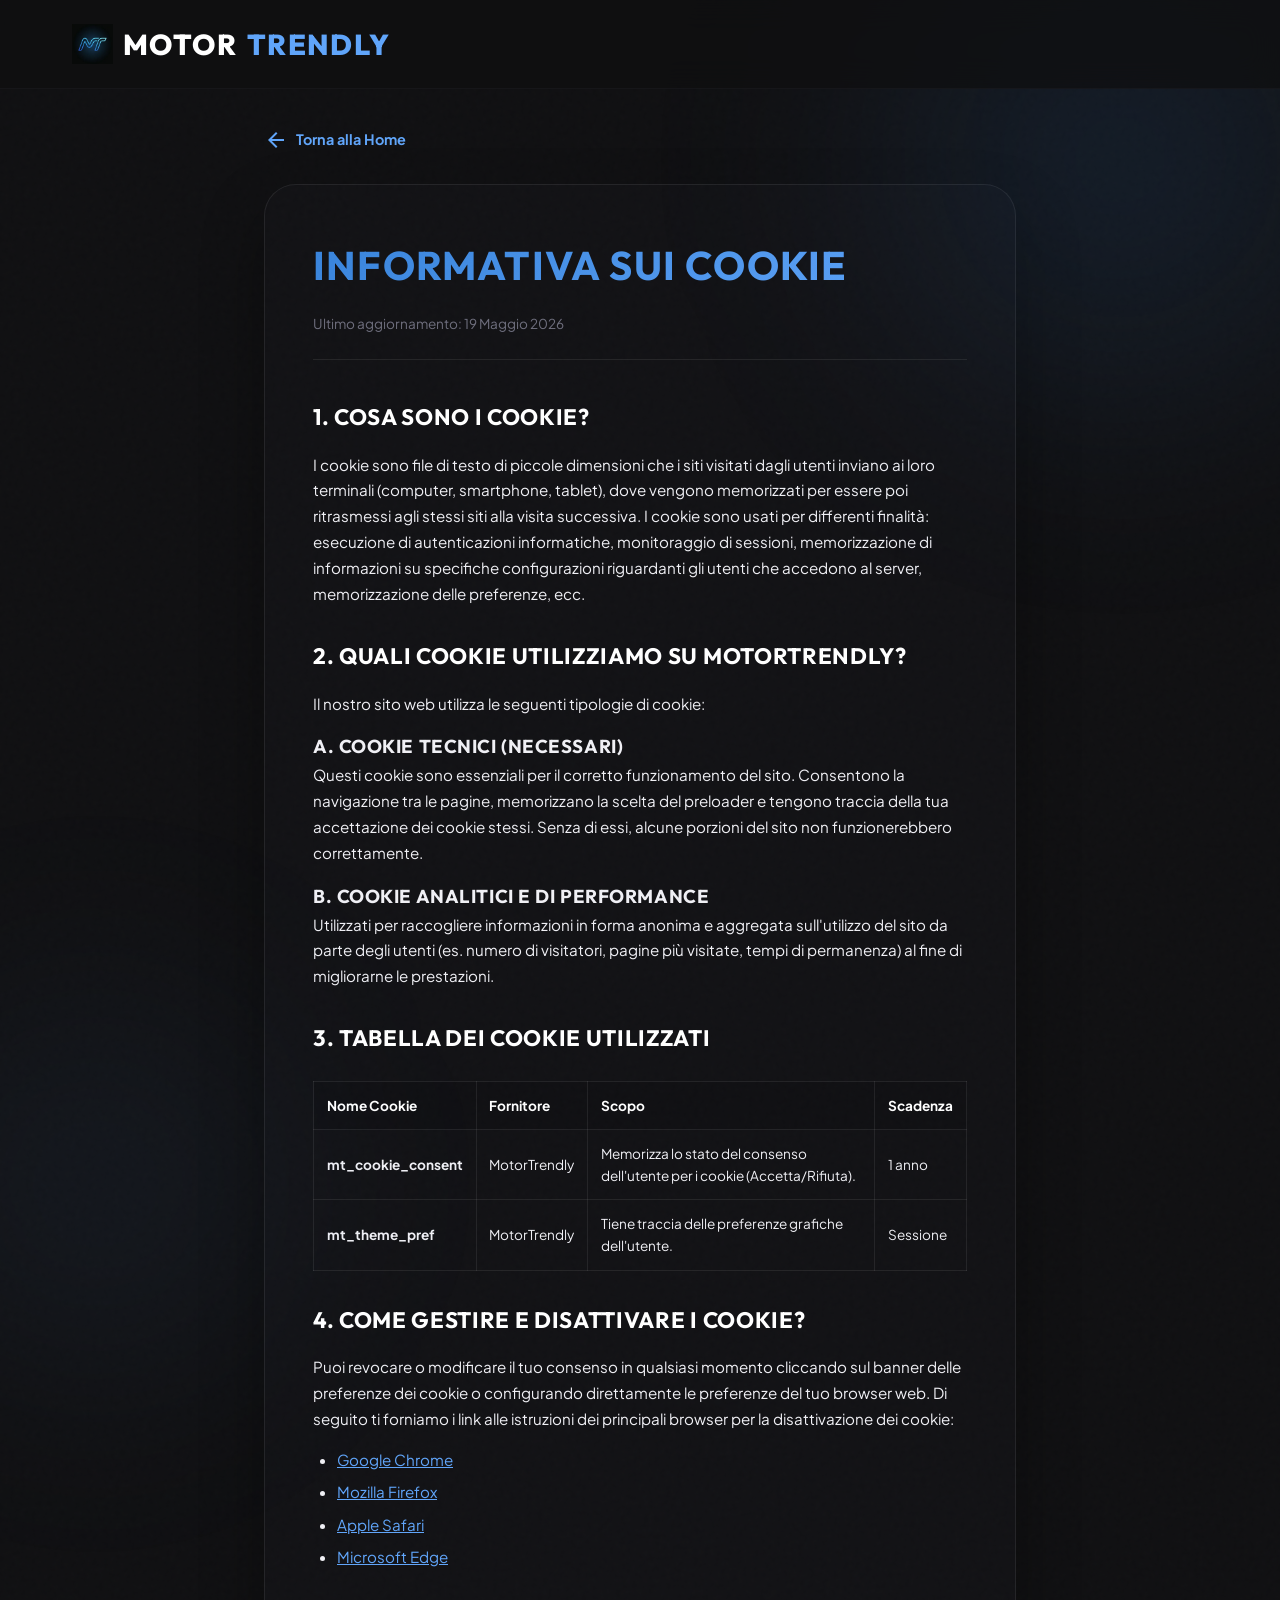
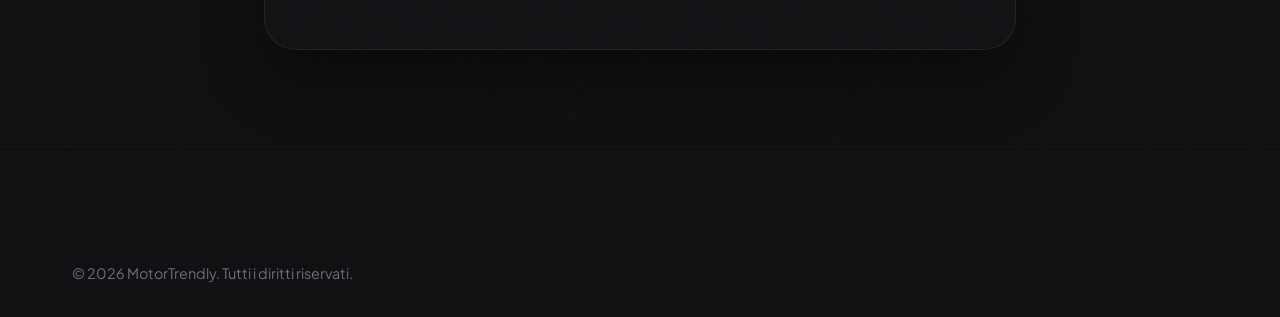
==== commit 76bb032e: "Improve performance" ====
--- a/cookie.html
+++ b/cookie.html
@@ -7,9 +7,15 @@
   <title>Cookie Policy — MotorTrendly</title>
   <link rel="preconnect" href="https://fonts.googleapis.com">
   <link rel="preconnect" href="https://fonts.gstatic.com" crossorigin>
-  <link href="https://fonts.googleapis.com/css2?family=Outfit:wght@300;400;500;600;700;800&family=Plus+Jakarta+Sans:wght@300;400;500;600;700;800&display=swap" rel="stylesheet">
-  <link rel="stylesheet" href="https://fonts.googleapis.com/css2?family=Material+Symbols+Outlined:opsz,wght,FILL,GRAD@20..48,100..700,0..1,-50..200" />
-  <link rel="stylesheet" href="style.css">
+  <link rel="preload" href="https://fonts.googleapis.com/css2?family=Outfit:wght@300;400;500;600;700;800&family=Plus+Jakarta+Sans:wght@300;400;500;600;700;800&display=swap" as="style" onload="this.onload=null;this.rel='stylesheet'">
+  <noscript>
+    <link rel="stylesheet" href="https://fonts.googleapis.com/css2?family=Outfit:wght@300;400;500;600;700;800&family=Plus+Jakarta+Sans:wght@300;400;500;600;700;800&display=swap">
+  </noscript>
+  <link rel="preload" href="https://fonts.googleapis.com/css2?family=Material+Symbols+Outlined:opsz,wght,FILL,GRAD@20..48,100..700,0..1,-50..200" as="style" onload="this.onload=null;this.rel='stylesheet'">
+  <noscript>
+    <link rel="stylesheet" href="https://fonts.googleapis.com/css2?family=Material+Symbols+Outlined:opsz,wght,FILL,GRAD@20..48,100..700,0..1,-50..200">
+  </noscript>
+  <link rel="stylesheet" href="style.min.css">
   <style>
     .legal-container {
       max-width: 800px;
@@ -103,7 +109,7 @@
   <header id="header">
     <div class="container header-container">
       <a href="index.html" class="logo">
-        <img src="assets/logo.png" alt="MotorTrendly Logo" class="logo-img">
+        <img src="assets/logo.webp" alt="MotorTrendly Logo" class="logo-img" width="256" height="248">
         Motor<span class="logo-text-highlight">Trendly</span>
       </a>
     </div>
--- a/style.min.css
+++ b/style.min.css
@@ -0,0 +1 @@
+:root{--accent:55,131,219;--accent-light:96,165,250;--accent-rgb:55,131,219;--accent-light-rgb:96,165,250;--surface-950:15,15,17;--surface-900:22,22,26;--surface-800:30,30,36;--surface-700:45,45,54;--surface-600:60,60,72;--surface-500:110,110,125;--surface-100:240,240,245;--font-display:'Outfit',sans-serif;--font-body:'Plus Jakarta Sans',sans-serif;--glow-orange:rgba(55,131,219,0.15);--glow-amber:rgba(96,165,250,0.08);}*{box-sizing:border-box;margin:0;padding:0;}html{scroll-behavior:smooth;color-scheme:dark;max-width:100%;overflow-x:hidden;}body{background-color:rgb(var(--surface-950));color:rgb(var(--surface-100));font-family:var(--font-body);line-height:1.6;max-width:100%;overflow-x:hidden;position:relative;}body::before{content:"";position:absolute;inset:0;pointer-events:none;background-image:url("data:image/svg+xml,%3Csvg viewBox='0 0 256 256' xmlns='http://www.w3.org/2000/svg'%3E%3Cfilter id='noise'%3E%3CfeTurbulence type='fractalNoise' baseFrequency='0.9' numOctaves='4' stitchTiles='stitch'/%3E%3C/filter%3E%3Crect width='100%25' height='100%25' filter='url(%23noise)' opacity='0.015'/%3E%3C/svg%3E");z-index:1;}.glow-bg{position:absolute;width:55vw;height:55vw;background:radial-gradient(circle,var(--glow-orange) 0%,rgba(var(--accent),0) 70%);top:-15vw;right:-15vw;pointer-events:none;z-index:0;filter:blur(100px);}.glow-bg-left{position:absolute;width:45vw;height:45vw;background:radial-gradient(circle,var(--glow-amber) 0%,rgba(var(--accent-light),0) 70%);top:70vw;left:-15vw;pointer-events:none;z-index:0;filter:blur(100px);}.glow-bg-center{position:absolute;width:50vw;height:50vw;background:radial-gradient(circle,var(--glow-orange) 0%,rgba(var(--accent),0) 70%);top:180vw;right:15vw;pointer-events:none;z-index:0;filter:blur(120px);}.container{width:100%;max-width:1200px;margin:0 auto;padding:0 2rem;position:relative;z-index:2;}h1,h2,h3,h4{font-family:var(--font-display);font-weight:700;letter-spacing:0.03em;text-transform:uppercase;}.text-gradient{background:linear-gradient(135deg,rgb(var(--accent)) 0%,rgb(var(--accent-light)) 100%);-webkit-background-clip:text;-webkit-text-fill-color:transparent;background-clip:text;}.btn{display:inline-flex;align-items:center;justify-content:center;gap:0.75rem;padding:0.9rem 1.8rem;border-radius:0.75rem;font-weight:600;font-family:var(--font-display);text-decoration:none;transition:all 0.3s cubic-bezier(0.16,1,0.3,1);cursor:pointer;font-size:0.95rem;border:none;text-transform:uppercase;letter-spacing:0.05em;}.btn-primary{background:linear-gradient(135deg,rgb(var(--accent)) 0%,rgb(var(--accent-light)) 100%);color:#ffffff;box-shadow:0 4px 20px rgba(var(--accent),0.35);}.btn-primary:hover{transform:translateY(-2px);box-shadow:0 6px 25px rgba(var(--accent),0.5);filter:brightness(1.1);}.btn-secondary{background-color:rgb(var(--surface-900));color:rgb(var(--surface-100));border:1px solid rgb(var(--surface-700));}.btn-secondary:hover{background-color:rgb(var(--surface-800));border-color:rgb(var(--accent));transform:translateY(-2px);color:#ffffff;}header{position:fixed;top:0;left:0;right:0;z-index:100;background-color:rgba(var(--surface-950),0.75);backdrop-filter:blur(16px);border-bottom:1px solid rgba(var(--surface-700),0.25);transition:all 0.4s cubic-bezier(0.16,1,0.3,1);}header.scrolled{background-color:rgba(var(--surface-950),0.92);padding:0.3rem 0;border-bottom-color:rgba(var(--accent),0.2);box-shadow:0 10px 30px rgba(0,0,0,0.5);}.header-container{display:flex;justify-content:space-between;align-items:center;height:5.5rem;}.logo{display:flex;align-items:center;gap:0.6rem;font-family:var(--font-display);font-weight:800;font-size:1.8rem;text-decoration:none;color:#ffffff;letter-spacing:0.05em;text-transform:uppercase;}.logo-img{height:2.5rem;width:auto;object-fit:contain;transition:transform 0.3s cubic-bezier(0.175,0.885,0.32,1.275);}.logo:hover .logo-img{transform:scale(1.15) rotate(-5deg);}.logo-icon-container{width:2.6rem;height:2.6rem;background:linear-gradient(135deg,rgb(var(--accent)) 0%,rgb(var(--accent-light)) 100%);border-radius:0.6rem;display:flex;align-items:center;justify-content:center;box-shadow:0 4px 12px rgba(var(--accent),0.3);}.logo-icon-container span{color:#ffffff;font-size:1.6rem;}.logo span.logo-text-highlight{color:rgb(var(--accent-light));}.nav-links{display:flex;align-items:center;gap:2.2rem;list-style:none;}.nav-links a{text-decoration:none;color:rgb(var(--surface-500));font-weight:600;font-size:0.85rem;text-transform:uppercase;letter-spacing:0.08em;font-family:var(--font-display);transition:all 0.25s ease;position:relative;padding:0.4rem 0;}.nav-links a:hover,.nav-links a.active{color:#ffffff;}.nav-links a::after{content:"";position:absolute;bottom:0;left:0;width:0;height:2px;background:linear-gradient(90deg,rgb(var(--accent)) 0%,rgb(var(--accent-light)) 100%);transition:width 0.25s ease;}.nav-links a:hover::after,.nav-links a.active::after{width:100%;}.header-right{display:flex;align-items:center;gap:1.5rem;}.lang-switch{display:flex;background-color:rgb(var(--surface-900));border:1px solid rgb(var(--surface-700));padding:0.2rem;border-radius:2rem;cursor:pointer;position:relative;overflow:hidden;}.lang-btn{background:transparent;border:none;padding:0.4rem 0.8rem;color:rgb(var(--surface-500));font-weight:700;font-size:0.75rem;border-radius:2rem;font-family:var(--font-display);cursor:pointer;transition:all 0.2s ease;z-index:2;}.lang-btn.active{color:#ffffff;background-color:rgb(var(--accent));}.hero{padding:12rem 0 6rem 0;min-height:100vh;display:flex;align-items:center;position:relative;overflow:hidden;}.hero-grid{display:grid;grid-template-columns:1.25fr 1fr;gap:4rem;align-items:center;}.section-badge{display:inline-flex;align-items:center;gap:0.5rem;padding:0.4rem 1.2rem;background-color:rgba(var(--accent),0.08);border:1px solid rgba(var(--accent),0.25);color:rgb(var(--accent-light));border-radius:2rem;font-size:0.75rem;font-weight:700;font-family:var(--font-display);letter-spacing:0.12em;text-transform:uppercase;margin-bottom:1.5rem;}.section-badge span{font-size:0.95rem;}.hero-content h1{font-size:4.2rem;line-height:1.05;margin-bottom:1.5rem;letter-spacing:0.01em;}.hero-content p{font-size:1.2rem;color:rgb(var(--surface-500));margin-bottom:2.5rem;max-width:34rem;line-height:1.7;}.hero-cta{display:flex;gap:1.2rem;flex-wrap:wrap;margin-bottom:3.5rem;}.hero-stats{display:flex;gap:3.5rem;border-top:1px solid rgba(var(--surface-700),0.35);padding-top:2rem;}.stat-item{display:flex;flex-direction:column;}.stat-num{font-family:var(--font-display);font-size:2.5rem;font-weight:800;color:#ffffff;line-height:1;background:linear-gradient(135deg,#ffffff 0%,rgb(var(--surface-500)) 100%);-webkit-background-clip:text;-webkit-text-fill-color:transparent;background-clip:text;}.stat-label{font-size:0.75rem;color:rgb(var(--surface-500));text-transform:uppercase;letter-spacing:0.1em;font-weight:700;margin-top:0.25rem;}.hero-mockup{position:relative;display:flex;justify-content:center;align-items:center;}.iphone-mockup{position:relative;width:300px;height:600px;background:#09090b;border-radius:3rem;padding:0.8rem;box-shadow:0 25px 50px -12px rgba(0,0,0,0.7),0 0 0 4px #27272a,0 0 0 6px #18181b,0 0 25px 2px rgba(var(--accent),0.25);transition:all 0.6s cubic-bezier(0.16,1,0.3,1);overflow:visible;}.iphone-mockup::before{content:"";position:absolute;top:10%;left:-4px;height:80%;width:2px;background:linear-gradient(to bottom,transparent,rgba(255,255,255,0.15),transparent);pointer-events:none;}.iphone-mockup:hover{transform:translateY(-12px) rotate(-1.5deg) scale(1.02);box-shadow:0 40px 80px -20px rgba(0,0,0,0.8),0 0 0 4px rgb(var(--accent-light)),0 0 0 6px #09090b,0 0 40px 10px rgba(var(--accent),0.4);}.iphone-bezel{position:relative;width:100%;height:100%;background:#000000;border-radius:2.2rem;overflow:hidden;border:1px solid #18181b;}.iphone-screen{position:relative;width:100%;height:100%;border-radius:2.1rem;overflow:hidden;}.iphone-dynamic-island{position:absolute;top:0.8rem;left:50%;transform:translateX(-50%);width:85px;height:23px;background:#000000;border-radius:20px;z-index:10;box-shadow:inset 0 1px 1px rgba(255,255,255,0.1);}.iphone-screen-img{width:100%;height:100%;object-fit:cover;display:block;}.features{padding:8rem 0;background-color:rgba(var(--surface-900),0.3);position:relative;border-top:1px solid rgba(var(--surface-700),0.2);border-bottom:1px solid rgba(var(--surface-700),0.2);}.section-header{text-align:center;margin-bottom:5rem;}.section-header h2{font-size:3rem;margin-bottom:1rem;}.section-header p{color:rgb(var(--surface-500));max-width:38rem;margin:0 auto;font-size:1.1rem;}.feature-grid{display:grid;grid-template-columns:repeat(auto-fit,minmax(240px,1fr));gap:2rem;}.feature-card{background-color:rgb(var(--surface-900));border:1px solid rgb(var(--surface-800));border-radius:1.8rem;padding:2.5rem;transition:all 0.4s cubic-bezier(0.16,1,0.3,1);position:relative;overflow:hidden;}.feature-card:hover{border-color:rgba(var(--accent),0.35);transform:translateY(-6px);box-shadow:0 20px 40px rgba(0,0,0,0.4),0 0 20px rgba(var(--accent),0.05);}.feature-icon{width:3.5rem;height:3.5rem;background-color:rgba(var(--accent),0.08);border:1px solid rgba(var(--accent),0.15);border-radius:1rem;display:flex;align-items:center;justify-content:center;color:rgb(var(--accent-light));margin-bottom:2rem;}.feature-icon span{font-size:1.8rem;}.feature-card h3{font-size:1.4rem;color:#ffffff;margin-bottom:1rem;}.feature-card p{color:rgb(var(--surface-500));font-size:0.95rem;line-height:1.6;}.interactive-section{padding:8rem 0;border-bottom:1px solid rgba(var(--surface-700),0.2);position:relative;}.interactive-grid{display:grid;grid-template-columns:1fr 1.25fr;gap:5rem;align-items:center;}.interactive-grid.reverse{grid-template-columns:1.25fr 1fr;}.interactive-content h2{font-size:2.8rem;margin-bottom:1.5rem;line-height:1.1;}.interactive-content p{color:rgb(var(--surface-500));font-size:1.1rem;margin-bottom:2rem;line-height:1.7;}.bullets{list-style:none;}.bullets li{display:flex;align-items:flex-start;gap:1rem;margin-bottom:1.2rem;font-size:1.05rem;color:rgb(var(--surface-100));}.bullets li span{color:rgb(var(--accent-light));font-weight:bold;margin-top:0.15rem;}.widget-box{background-color:rgb(var(--surface-900));border:1px solid rgb(var(--surface-800));border-radius:2rem;padding:2.2rem;box-shadow:0 30px 60px rgba(0,0,0,0.5),inset 0 1px 0 rgba(255,255,255,0.05);position:relative;overflow:hidden;}.widget-box::before{content:"";position:absolute;top:0;left:0;width:100%;height:4px;background:linear-gradient(90deg,rgb(var(--accent)) 0%,rgb(var(--accent-light)) 100%);}.wizard-container{display:flex;flex-direction:column;gap:1.5rem;}.wizard-steps{display:flex;justify-content:space-between;border-bottom:1px solid rgb(var(--surface-800));padding-bottom:1rem;}.wizard-step-indicator{display:flex;flex-direction:column;align-items:center;gap:0.25rem;flex:1;text-align:center;}.wizard-dot{width:1.6rem;height:1.6rem;border-radius:50%;background-color:rgb(var(--surface-800));border:2px solid rgb(var(--surface-700));color:rgb(var(--surface-500));display:flex;align-items:center;justify-content:center;font-size:0.75rem;font-weight:800;transition:all 0.3s ease;}.wizard-step-label{font-size:0.6rem;color:rgb(var(--surface-500));font-weight:700;text-transform:uppercase;letter-spacing:0.05em;}.wizard-step-indicator.active .wizard-dot{background-color:rgba(var(--accent),0.1);border-color:rgb(var(--accent));color:rgb(var(--accent-light));box-shadow:0 0 10px rgba(var(--accent),0.3);}.wizard-step-indicator.active .wizard-step-label{color:#ffffff;}.wizard-step-indicator.completed .wizard-dot{background-color:rgb(var(--accent));border-color:rgb(var(--accent));color:#ffffff;}.wizard-step-indicator.completed .wizard-step-label{color:rgb(var(--accent-light));}.wizard-content{min-height:180px;display:flex;flex-direction:column;justify-content:center;}.wizard-pane{display:none;animation:fadeIn 0.4s cubic-bezier(0.16,1,0.3,1) forwards;}.wizard-pane.active{display:flex;flex-direction:column;gap:1.2rem;}.wizard-options-grid{display:grid;grid-template-cols:1fr 1fr;gap:1rem;}.wizard-option-btn{background-color:rgb(var(--surface-800));border:1px solid rgb(var(--surface-700));padding:1rem;border-radius:1rem;cursor:pointer;color:rgb(var(--surface-100));font-weight:600;display:flex;flex-direction:column;align-items:center;gap:0.5rem;transition:all 0.2s ease;font-family:var(--font-display);}.wizard-option-btn span.material-symbols-outlined{font-size:1.8rem;color:rgb(var(--surface-500));transition:color 0.2s ease;}.wizard-option-btn:hover{background-color:rgba(var(--accent),0.05);border-color:rgb(var(--accent));}.wizard-option-btn:hover span.material-symbols-outlined{color:rgb(var(--accent-light));}.wizard-symptom-list{display:flex;flex-direction:column;gap:0.8rem;}.wizard-symptom-item{background-color:rgb(var(--surface-800));border:1px solid rgb(var(--surface-700));padding:0.8rem 1.2rem;border-radius:0.8rem;cursor:pointer;display:flex;justify-content:space-between;align-items:center;font-size:0.9rem;font-weight:600;transition:all 0.2s ease;}.wizard-symptom-item:hover{border-color:rgb(var(--accent));background-color:rgba(var(--accent),0.03);}.wizard-symptom-item span.icon-arrow{color:rgb(var(--surface-500));transition:transform 0.2s ease;}.wizard-symptom-item:hover span.icon-arrow{transform:translateX(4px);color:rgb(var(--accent-light));}.scanning-box{display:flex;flex-direction:column;align-items:center;justify-content:center;gap:1.5rem;padding:1.5rem 0;}.radar-sweep{position:relative;width:4.5rem;height:4.5rem;border-radius:50%;background:radial-gradient(circle,rgba(var(--accent),0.1) 0%,transparent 70%);border:2px dashed rgba(var(--accent),0.3);display:flex;align-items:center;justify-content:center;}.radar-sweep::after{content:"";position:absolute;inset:-4px;border-radius:50%;border:2px solid transparent;border-top-color:rgb(var(--accent));animation:spin 1.2s linear infinite;}.radar-sweep span{font-size:2.2rem;color:rgb(var(--accent-light));animation:heartbeat 1.5s infinite;}.scan-progress-bar-container{width:100%;height:4px;background-color:rgb(var(--surface-800));border-radius:2px;overflow:hidden;}.scan-progress-bar-fill{height:100%;width:0;background:linear-gradient(90deg,rgb(var(--accent)) 0%,rgb(var(--accent-light)) 100%);border-radius:2px;transition:width 0.1s linear;}.wizard-results-card{background-color:rgb(var(--surface-800));border:1px solid rgb(var(--surface-700));border-radius:1.2rem;padding:1.2rem;display:flex;flex-direction:column;gap:0.8rem;}.wizard-results-header{display:flex;justify-content:space-between;align-items:center;}.wizard-results-title{font-family:var(--font-display);font-size:1.2rem;color:#ffffff;}.wizard-badge-similarity{background-color:rgba(16,185,129,0.08);border:1px solid rgba(16,185,129,0.25);color:#10b981;padding:0.2rem 0.6rem;border-radius:2rem;font-size:0.75rem;font-weight:700;}.wizard-results-description{font-size:0.85rem;color:rgb(var(--surface-500));line-height:1.5;}.wizard-accepted-solution{background-color:rgba(var(--accent),0.03);border:1px dashed rgba(var(--accent),0.2);border-radius:0.8rem;padding:0.8rem 1rem;}.wizard-solution-header{display:flex;align-items:center;gap:0.5rem;color:rgb(var(--accent-light));font-weight:700;font-size:0.8rem;margin-bottom:0.3rem;text-transform:uppercase;letter-spacing:0.05em;}.wizard-solution-text{font-size:0.85rem;color:rgb(var(--surface-100));}.wizard-actions{display:flex;justify-content:space-between;align-items:center;margin-top:0.5rem;}.wizard-upvote-btn{background-color:rgb(var(--surface-700));border:1px solid rgb(var(--surface-600));color:rgb(var(--surface-100));padding:0.4rem 0.8rem;border-radius:0.5rem;cursor:pointer;display:flex;align-items:center;gap:0.4rem;font-size:0.75rem;font-weight:700;transition:all 0.2s ease;}.wizard-upvote-btn:hover{background-color:rgb(var(--accent));border-color:rgb(var(--accent));}.wizard-upvote-btn.upvoted{background-color:rgb(var(--accent));border-color:rgb(var(--accent));}.wizard-nav-btns{display:flex;justify-content:space-between;margin-top:auto;}.map-widget-wrapper{display:grid;grid-template-rows:240px 1fr;gap:1rem;}.map-container-hud{background:radial-gradient(circle at center,rgb(var(--surface-800)) 0%,rgb(var(--surface-950)) 100%);border-radius:1.5rem;border:1px solid rgb(var(--surface-800));position:relative;overflow:hidden;height:240px;}.route-svg{position:absolute;inset:0;width:100%;height:100%;}.map-glow-points{position:absolute;width:100%;height:100%;}.map-hud-overlay{position:absolute;top:1rem;left:1rem;background-color:rgba(var(--surface-900),0.85);backdrop-filter:blur(8px);border:1px solid rgb(var(--surface-700));border-radius:0.8rem;padding:0.6rem 1rem;z-index:10;}.map-hud-title{font-family:var(--font-display);font-size:0.85rem;color:#ffffff;}.map-hud-subtitle{font-size:0.7rem;color:rgb(var(--accent-light));font-weight:700;text-transform:uppercase;}.map-moving-indicator{position:absolute;width:0.8rem;height:0.8rem;background-color:rgb(var(--accent));border:2px solid #ffffff;border-radius:50%;box-shadow:0 0 10px rgb(var(--accent-light));offset-path:path("M 40 180 C 120 100,220 220,320 80");animation:moveOnPath 6s linear infinite;}.map-tappa-pin{position:absolute;width:0.6rem;height:0.6rem;background-color:#ffffff;border:2px solid rgb(var(--accent-light));border-radius:50%;}.map-tappa-pin.start{top:175px;left:35px;}.map-tappa-pin.mid{top:155px;left:215px;}.map-tappa-pin.end{top:75px;left:315px;}.map-feed-panel{display:flex;flex-direction:column;gap:0.8rem;}.map-feed-tabs{display:flex;background-color:rgb(var(--surface-950));border-radius:0.8rem;padding:0.2rem;border:1px solid rgb(var(--surface-800));}.map-feed-tab-btn{flex:1;background:transparent;border:none;padding:0.5rem;color:rgb(var(--surface-500));font-size:0.75rem;font-weight:700;font-family:var(--font-display);border-radius:0.6rem;cursor:pointer;transition:all 0.2s ease;text-transform:uppercase;}.map-feed-tab-btn.active{background-color:rgb(var(--surface-800));color:#ffffff;border-bottom:2px solid rgb(var(--accent));}.map-feed-content{height:120px;overflow-y:auto;display:flex;flex-direction:column;gap:0.6rem;padding-right:0.3rem;}.map-feed-content::-webkit-scrollbar,.chat-messages::-webkit-scrollbar,.garage-log-table-container::-webkit-scrollbar{width:4px;}.map-feed-content::-webkit-scrollbar-thumb,.chat-messages::-webkit-scrollbar-thumb,.garage-log-table-container::-webkit-scrollbar-thumb{background-color:rgb(var(--surface-700));border-radius:2px;}.feed-item{background-color:rgb(var(--surface-800));border:1px solid rgb(var(--surface-700));padding:0.6rem 0.8rem;border-radius:0.8rem;font-size:0.8rem;display:flex;flex-direction:column;gap:0.2rem;animation:slideIn 0.3s cubic-bezier(0.16,1,0.3,1) forwards;}.feed-item.announcement{border-left:3px solid rgb(var(--accent));}.feed-item-header{display:flex;justify-content:space-between;font-weight:700;color:rgb(var(--surface-100));}.feed-item-author{color:rgb(var(--accent-light));}.feed-item-time{font-size:0.65rem;color:rgb(var(--surface-500));}.feed-item-body{color:rgb(var(--surface-500));line-height:1.4;}.forum-widget-wrapper{display:flex;flex-direction:column;gap:1.2rem;}.forum-filters{display:flex;gap:0.5rem;overflow-x:auto;padding-bottom:0.3rem;}.forum-filter-pill{background-color:rgb(var(--surface-800));border:1px solid rgb(var(--surface-700));color:rgb(var(--surface-500));padding:0.4rem 1rem;border-radius:2rem;font-size:0.75rem;font-weight:700;font-family:var(--font-display);cursor:pointer;white-space:nowrap;transition:all 0.2s ease;text-transform:uppercase;}.forum-filter-pill.active{background-color:rgb(var(--accent));border-color:rgb(var(--accent));color:#ffffff;}.forum-posts{display:flex;flex-direction:column;gap:0.8rem;}.forum-post-card{background-color:rgb(var(--surface-800));border:1px solid rgb(var(--surface-700));border-radius:1.2rem;padding:1.2rem;display:flex;flex-direction:column;gap:0.6rem;animation:fadeIn 0.4s ease forwards;}.forum-post-header{display:flex;justify-content:space-between;align-items:center;}.forum-post-user{display:flex;align-items:center;gap:0.6rem;}.forum-avatar{width:1.8rem;height:1.8rem;background:linear-gradient(135deg,rgb(var(--accent)) 0%,rgb(var(--accent-light)) 100%);border-radius:50%;display:flex;align-items:center;justify-content:center;font-weight:800;font-size:0.75rem;color:#ffffff;}.forum-post-username{font-size:0.8rem;font-weight:700;}.forum-post-tag{background-color:rgba(var(--accent),0.08);border:1px solid rgba(var(--accent),0.2);color:rgb(var(--accent-light));font-size:0.65rem;font-weight:700;padding:0.2rem 0.6rem;border-radius:2rem;text-transform:uppercase;}.forum-post-title{font-family:var(--font-display);font-size:1.1rem;color:#ffffff;}.forum-post-body{font-size:0.85rem;color:rgb(var(--surface-500));line-height:1.5;}.forum-post-actions{display:flex;gap:1.5rem;border-top:1px solid rgba(var(--surface-700),0.3);padding-top:0.8rem;margin-top:0.4rem;}.forum-action-btn{background:transparent;border:none;color:rgb(var(--surface-500));font-size:0.75rem;font-weight:600;cursor:pointer;display:flex;align-items:center;gap:0.4rem;transition:color 0.2s ease;}.forum-action-btn:hover,.forum-action-btn.active{color:rgb(var(--accent-light));}.forum-action-btn.active span.material-symbols-outlined{font-variation-settings:'FILL' 1;}.forum-nested-replies{margin-top:0.5rem;padding-left:1.5rem;border-left:2px solid rgb(var(--surface-700));display:flex;flex-direction:column;gap:0.6rem;}.forum-reply-card{background-color:rgba(var(--surface-950),0.3);border:1px solid rgba(var(--surface-700),0.5);padding:0.6rem 0.8rem;border-radius:0.8rem;font-size:0.8rem;}.forum-reply-header{display:flex;justify-content:space-between;margin-bottom:0.2rem;font-weight:700;}.forum-reply-author{color:#ffffff;}.forum-reply-mention{color:rgb(var(--accent-light));font-weight:700;}.chat-widget-wrapper{display:grid;grid-template-rows:auto 200px auto;gap:0.8rem;max-width:420px;margin:0 auto;}.chat-header{display:flex;justify-content:space-between;align-items:center;border-bottom:1px solid rgb(var(--surface-800));padding-bottom:0.8rem;}.chat-user-profile{display:flex;align-items:center;gap:0.8rem;}.chat-avatar-container{position:relative;}.chat-avatar{width:2.2rem;height:2.2rem;background-color:rgb(var(--surface-800));border:1px solid rgb(var(--surface-700));border-radius:50%;display:flex;align-items:center;justify-content:center;color:rgb(var(--accent-light));font-weight:800;}.chat-status-dot{position:absolute;bottom:0;right:0;width:0.6rem;height:0.6rem;background-color:#10b981;border:2px solid rgb(var(--surface-900));border-radius:50%;}.chat-user-details h4{font-size:0.9rem;color:#ffffff;}.chat-user-details p{font-size:0.65rem;color:#10b981;font-weight:700;text-transform:uppercase;}.chat-badge-signalr{background-color:rgba(var(--accent),0.08);border:1px solid rgba(var(--accent),0.25);color:rgb(var(--accent-light));font-size:0.6rem;font-weight:800;padding:0.2rem 0.6rem;border-radius:2rem;font-family:var(--font-display);}.chat-messages{height:200px;overflow-y:auto;display:flex;flex-direction:column;gap:0.8rem;padding-right:0.5rem;}.chat-bubble{max-width:80%;padding:0.6rem 0.8rem;border-radius:0.8rem;font-size:0.8rem;line-height:1.4;position:relative;animation:slideIn 0.3s cubic-bezier(0.16,1,0.3,1) forwards;}.chat-bubble.incoming{background-color:rgb(var(--surface-800));color:rgb(var(--surface-100));align-self:flex-start;border-bottom-left-radius:0.2rem;}.chat-bubble.outgoing{background-color:rgb(var(--accent));color:#ffffff;align-self:flex-end;border-bottom-right-radius:0.2rem;}.chat-meta{display:flex;align-items:center;justify-content:flex-end;gap:0.25rem;font-size:0.6rem;color:rgba(255,255,255,0.6);margin-top:0.2rem;}.chat-bubble.incoming .chat-meta{color:rgb(var(--surface-500));}.chat-bubble-reaction{position:absolute;bottom:-0.6rem;right:0.5rem;background-color:rgb(var(--surface-700));border:1px solid rgb(var(--surface-600));padding:0.1rem 0.3rem;border-radius:1rem;font-size:0.65rem;box-shadow:0 4px 8px rgba(0,0,0,0.3);}.chat-typing-indicator{display:flex;align-items:center;gap:0.25rem;padding:0.5rem 0.8rem;background-color:rgb(var(--surface-800));border-radius:0.8rem;border-bottom-left-radius:0.2rem;align-self:flex-start;animation:fadeIn 0.2s ease forwards;}.typing-dot{width:0.35rem;height:0.35rem;background-color:rgb(var(--surface-500));border-radius:50%;animation:typingBounce 1.4s infinite ease-in-out both;}.typing-dot:nth-child(2){animation-delay:0.2s;}.typing-dot:nth-child(3){animation-delay:0.4s;}.chat-input-area{display:flex;flex-direction:column;gap:0.6rem;border-top:1px solid rgb(var(--surface-800));padding-top:0.8rem;}.chat-quick-replies-title{font-size:0.65rem;font-weight:700;color:rgb(var(--surface-500));text-transform:uppercase;letter-spacing:0.05em;}.chat-quick-replies{display:flex;gap:0.4rem;overflow-x:auto;padding-bottom:0.2rem;}.chat-quick-btn{background-color:rgb(var(--surface-950));border:1px solid rgb(var(--surface-800));color:rgb(var(--surface-100));font-size:0.7rem;padding:0.4rem 0.8rem;border-radius:1.5rem;cursor:pointer;white-space:nowrap;transition:all 0.2s ease;}.chat-quick-btn:hover{border-color:rgb(var(--accent));background-color:rgba(var(--accent),0.05);}.garage-showcase-wrapper{display:flex;flex-direction:column;gap:1.8rem;}.garage-toggle-bar{display:flex;justify-content:space-between;align-items:center;background-color:rgb(var(--surface-950));padding:0.4rem;border-radius:1rem;border:1px solid rgb(var(--surface-800));}.garage-toggle-title{padding-left:0.8rem;display:flex;align-items:center;gap:0.5rem;}.garage-toggle-title h4{font-size:1rem;color:#ffffff;}.garage-isbike-badge{font-size:0.65rem;font-weight:800;padding:0.1rem 0.5rem;border-radius:0.25rem;background-color:rgba(var(--accent),0.1);color:rgb(var(--accent-light));border:1px solid rgba(var(--accent),0.2);text-transform:uppercase;font-family:var(--font-display);}.garage-switcher{display:flex;background-color:rgb(var(--surface-900));padding:0.2rem;border-radius:0.8rem;}.garage-switch-btn{border:none;background:transparent;padding:0.5rem 1.2rem;font-size:0.8rem;font-weight:700;font-family:var(--font-display);border-radius:0.6rem;color:rgb(var(--surface-500));cursor:pointer;display:flex;align-items:center;gap:0.4rem;transition:all 0.2s ease;text-transform:uppercase;}.garage-switch-btn.active{background-color:rgb(var(--accent));color:#ffffff;}.garage-card-inner{display:grid;grid-template-columns:1.1fr 1fr;gap:2rem;transition:opacity 0.3s ease;}.garage-gallery-container{display:flex;flex-direction:column;gap:0.8rem;position:relative;}.garage-carousel{position:relative;border-radius:1.2rem;overflow:hidden;border:1px solid rgb(var(--surface-800));height:220px;}.garage-slide{position:absolute;inset:0;opacity:0;transition:opacity 0.5s ease;display:flex;justify-content:center;align-items:center;background-color:rgb(var(--surface-950));}.garage-slide.active{opacity:1;z-index:2;}.garage-slide-img{width:100%;height:100%;object-fit:cover;}.garage-slide-caption{position:absolute;bottom:0;left:0;right:0;background:linear-gradient(0deg,rgba(0,0,0,0.8) 0%,transparent 100%);padding:1.5rem 1rem 0.6rem 1rem;color:#ffffff;font-size:0.8rem;font-weight:600;z-index:5;}.carousel-nav-btn{position:absolute;top:50%;transform:translateY(-50%);width:2rem;height:2rem;border-radius:50%;background-color:rgba(var(--surface-950),0.7);backdrop-filter:blur(4px);border:1px solid rgb(var(--surface-700));color:#ffffff;display:flex;align-items:center;justify-content:center;cursor:pointer;z-index:10;transition:all 0.2s ease;}.carousel-nav-btn:hover{background-color:rgb(var(--accent));border-color:rgb(var(--accent));}.carousel-nav-btn.prev{left:0.5rem;}.carousel-nav-btn.next{right:0.5rem;}.carousel-indicators{display:flex;justify-content:center;gap:0.4rem;}.carousel-dot{width:0.5rem;height:0.5rem;border-radius:50%;background-color:rgb(var(--surface-700));cursor:pointer;transition:all 0.2s ease;}.carousel-dot.active{background-color:rgb(var(--accent-light));width:1.2rem;border-radius:0.3rem;}.garage-tabs-header{display:flex;background-color:rgb(var(--surface-950));border-radius:0.8rem;padding:0.25rem;border:1px solid rgb(var(--surface-800));margin-bottom:1rem;}.garage-tab-btn{flex:1;background:transparent;border:none;padding:0.5rem;color:rgb(var(--surface-500));font-size:0.75rem;font-weight:700;font-family:var(--font-display);border-radius:0.6rem;cursor:pointer;transition:all 0.2s ease;text-transform:uppercase;letter-spacing:0.05em;display:flex;align-items:center;justify-content:center;gap:0.3rem;}.garage-tab-btn.active{background-color:rgb(var(--surface-800));color:#ffffff;}.garage-tab-content{min-height:180px;}.garage-tab-pane{display:none;animation:fadeIn 0.4s ease forwards;}.garage-tab-pane.active{display:flex;flex-direction:column;gap:1rem;}.garage-vehicle-title h3{font-size:1.6rem;letter-spacing:0.01em;color:#ffffff;}.garage-vehicle-title p{color:rgb(var(--surface-500));font-size:0.85rem;margin-top:-0.2rem;}.garage-spec-gauges{display:grid;grid-template-cols:repeat(3,1fr);gap:0.8rem;}.garage-gauge-tile{background-color:rgb(var(--surface-800));border:1px solid rgb(var(--surface-700));padding:0.8rem;border-radius:0.8rem;text-align:center;}.garage-gauge-val{font-family:var(--font-display);font-size:1.5rem;font-weight:800;color:rgb(var(--accent-light));line-height:1.1;}.garage-gauge-unit{font-size:0.6rem;color:rgb(var(--surface-500));text-transform:uppercase;font-weight:700;margin-top:0.2rem;}.garage-mods-list{display:flex;flex-direction:column;gap:0.6rem;}.garage-mod-item{background-color:rgba(var(--accent),0.03);border:1px solid rgb(var(--surface-800));padding:0.6rem 1rem;border-radius:0.8rem;display:flex;justify-content:space-between;align-items:center;}.garage-mod-name{font-size:0.8rem;font-weight:600;}.garage-mod-visibility{font-size:0.6rem;font-weight:800;padding:0.2rem 0.5rem;border-radius:0.25rem;text-transform:uppercase;font-family:var(--font-display);cursor:pointer;transition:all 0.2s ease;}.garage-mod-visibility.public{background-color:rgba(16,185,129,0.08);border:1px solid rgba(16,185,129,0.2);color:#10b981;}.garage-mod-visibility.private{background-color:rgb(var(--surface-700));border:1px solid rgb(var(--surface-600));color:rgb(var(--surface-500));}.garage-log-table-container{max-height:170px;overflow-y:auto;border:1px solid rgb(var(--surface-800));border-radius:0.8rem;}.garage-log-table{width:100%;border-collapse:collapse;font-size:0.75rem;text-align:left;}.garage-log-table th{background-color:rgb(var(--surface-950));color:rgb(var(--surface-500));font-weight:700;padding:0.5rem 0.8rem;text-transform:uppercase;font-family:var(--font-display);}.garage-log-table td{padding:0.5rem 0.8rem;border-top:1px solid rgb(var(--surface-800));color:rgb(var(--surface-100));}.garage-log-cost{font-family:var(--font-display);font-weight:700;color:rgb(var(--accent-light));}.garage-log-status{background-color:rgba(16,185,129,0.08);color:#10b981;padding:0.1rem 0.4rem;border-radius:0.2rem;font-weight:700;}.uploader-box{background-color:rgb(var(--surface-950));border:1.5px dashed rgb(var(--surface-700));border-radius:1rem;padding:1.2rem;text-align:center;cursor:pointer;transition:all 0.3s ease;display:flex;flex-direction:column;align-items:center;gap:0.4rem;margin-top:0.5rem;position:relative;}.uploader-box:hover{border-color:rgb(var(--accent-light));background-color:rgba(var(--accent),0.02);}.uploader-box span.uploader-icon{font-size:2rem;color:rgb(var(--surface-500));transition:color 0.3s ease;}.uploader-box:hover span.uploader-icon{color:rgb(var(--accent-light));}.uploader-title{font-size:0.8rem;font-weight:700;color:#ffffff;text-transform:uppercase;font-family:var(--font-display);}.uploader-desc{font-size:0.65rem;color:rgb(var(--surface-500));}.upload-progress-container{width:100%;display:none;flex-direction:column;gap:0.3rem;margin-top:0.5rem;}.upload-progress-header{display:flex;justify-content:space-between;font-size:0.65rem;font-weight:700;}.upload-progress-bar{width:100%;height:4px;background-color:rgb(var(--surface-800));border-radius:2px;overflow:hidden;}.upload-progress-fill{height:100%;width:0;background-color:rgb(var(--accent-light));transition:width 0.1s ease;}@keyframes fadeIn{from{opacity:0;transform:translateY(8px);}to{opacity:1;transform:translateY(0);}}@keyframes slideIn{from{opacity:0;transform:translateX(-15px);}to{opacity:1;transform:translateX(0);}}@keyframes spin{from{transform:rotate(0deg);}to{transform:rotate(360deg);}}@keyframes heartbeat{0%{transform:scale(1);}50%{transform:scale(1.1);}100%{transform:scale(1);}}@keyframes typingBounce{0%,80%,100%{transform:scale(0);}40%{transform:scale(1);}}@keyframes moveOnPath{to{offset-distance:100%;}}.cta-banner{padding:8rem 0;background:linear-gradient(135deg,rgba(var(--accent),0.12) 0%,rgba(var(--accent-light),0.03) 100%);border-top:1px solid rgba(var(--accent),0.25);border-bottom:1px solid rgba(var(--accent),0.25);position:relative;overflow:hidden;}.cta-banner::before{content:"";position:absolute;width:35vw;height:35vw;background:radial-gradient(circle,var(--glow-orange) 0%,rgba(var(--accent),0) 70%);bottom:-15vw;left:10vw;filter:blur(70px);pointer-events:none;}.cta-container{text-align:center;max-width:50rem;margin:0 auto;}.cta-container h2{font-size:3.5rem;margin-bottom:1.5rem;}.cta-container p{color:rgb(var(--surface-500));font-size:1.25rem;margin-bottom:3rem;line-height:1.7;}.download-badges{display:flex;justify-content:center;gap:1.5rem;flex-wrap:wrap;}.badge-link img{height:3.5rem;transition:transform 0.3s cubic-bezier(0.16,1,0.3,1);}.badge-link:hover img{transform:scale(1.06) translateY(-2px);}footer{background-color:rgb(var(--surface-950));border-top:1px solid rgba(var(--surface-700),0.2);padding:5rem 0 2rem 0;color:rgb(var(--surface-500));font-size:0.9rem;}.footer-grid{display:grid;grid-template-cols:1.6fr repeat(3,1fr);gap:4rem;margin-bottom:4rem;}.footer-col h4{color:#ffffff;font-size:1.1rem;margin-bottom:1.5rem;}.footer-col ul{list-style:none;}.footer-col ul li{margin-bottom:0.8rem;}.footer-col ul li a{color:rgb(var(--surface-500));text-decoration:none;transition:color 0.2s ease;}.footer-col ul li a:hover{color:#ffffff;}.footer-about p{margin-top:1rem;line-height:1.6;}.footer-bottom{display:flex;justify-content:space-between;align-items:center;border-top:1px solid rgba(var(--surface-700),0.2);padding-top:2.2rem;}.social-links{display:flex;gap:1rem;}.social-icon{width:2.4rem;height:2.4rem;background-color:rgb(var(--surface-900));border:1px solid rgb(var(--surface-800));border-radius:50%;display:flex;align-items:center;justify-content:center;color:rgb(var(--surface-500));transition:all 0.25s cubic-bezier(0.16,1,0.3,1);text-decoration:none;}.social-icon:hover{background:linear-gradient(135deg,rgb(var(--accent)) 0%,rgb(var(--accent-light)) 100%);color:#ffffff;border-color:transparent;transform:translateY(-2px);box-shadow:0 4px 10px rgba(var(--accent),0.3);}@media (max-width:1024px){.hero-content h1{font-size:3rem;}.hero-grid{gap:2rem;grid-template-columns:1.2fr 1fr;}.iphone-mockup{width:250px;height:500px;padding:0.6rem;border-radius:2.2rem;}.iphone-bezel{border-radius:1.7rem;}.iphone-screen{border-radius:1.6rem;}.iphone-dynamic-island{width:70px;height:18px;top:0.6rem;}.feature-grid{grid-template-columns:repeat(2,1fr);}}@media (max-width:768px){.header-container{height:4.8rem;}.nav-links{display:none;}.hero{padding-top:8rem;}.hero-grid{grid-template-columns:1.2fr 1fr;gap:1.5rem;text-align:left;}.hero-content h1{font-size:2.2rem;}.hero-content p{font-size:0.95rem;margin:0 0 1.5rem 0;}.hero-cta{justify-content:flex-start;margin-bottom:2rem;}.hero-stats{justify-content:flex-start;gap:1.5rem;padding-top:1.5rem;}.stat-num{font-size:1.8rem;}.iphone-mockup{width:200px;height:400px;padding:0.5rem;border-radius:1.8rem;box-shadow:0 15px 30px -8px rgba(0,0,0,0.7),0 0 0 3px #27272a,0 0 0 4px #18181b,0 0 15px 1px rgba(var(--accent),0.2);}.iphone-bezel{border-radius:1.4rem;}.iphone-screen{border-radius:1.3rem;}.iphone-dynamic-island{width:55px;height:14px;top:0.4rem;}.feature-grid{grid-template-columns:1fr;}.interactive-grid,.interactive-grid.reverse{grid-template-columns:1fr;gap:3rem;}.interactive-grid.reverse .interactive-content{order:-1;}.garage-card-inner{grid-template-columns:1fr;gap:1.5rem;}.footer-grid{grid-template-columns:1fr;gap:2.5rem;}.footer-bottom{flex-direction:column;gap:1.5rem;text-align:center;}}@media (max-width:576px){.hero-grid{grid-template-columns:1fr;text-align:center;gap:3rem;}.hero-content p{margin:0 auto 2rem auto;}.hero-cta{justify-content:center;}.hero-stats{justify-content:center;}.iphone-mockup{margin:0 auto;width:250px;height:500px;}}.preloader{position:fixed;top:0;left:0;width:100vw;height:100vh;background-color:#09090b;z-index:9999;display:flex;justify-content:center;align-items:center;transition:opacity 0.4s cubic-bezier(0.16,1,0.3,1),visibility 0.4s cubic-bezier(0.16,1,0.3,1);opacity:1;visibility:visible;overflow:hidden;}.preloader.fade-out{opacity:0;visibility:hidden;pointer-events:none;}.preloader-content{display:flex;flex-direction:column;align-items:center;gap:2rem;animation:preloaderEntrance 1s cubic-bezier(0.16,1,0.3,1) forwards;}.preloader-spinner-wrapper{position:relative;width:120px;height:120px;display:flex;justify-content:center;align-items:center;}.preloader-spinner{position:absolute;width:100%;height:100%;border:3px solid rgba(255,255,255,0.03);border-top:3px solid rgb(var(--accent));border-bottom:3px solid rgb(var(--accent-light));border-radius:50%;animation:spin 1.5s linear infinite;box-shadow:0 0 25px rgba(var(--accent),0.25);}.preloader-spinner-inner{position:absolute;width:80%;height:80%;border:2px solid rgba(255,255,255,0.02);border-left:2px solid rgb(var(--accent-light));border-right:2px solid rgb(var(--accent));border-radius:50%;animation:spinReverse 2s linear infinite;}.preloader-logo{width:48px;height:48px;position:relative;z-index:10;animation:pulseBrand 2s cubic-bezier(0.4,0,0.6,1) infinite;filter:drop-shadow(0 0 15px rgba(var(--accent),0.5));}.preloader-text-glow{font-family:var(--font-display);font-weight:800;font-size:1.8rem;letter-spacing:0.1em;text-transform:uppercase;color:#ffffff;opacity:0.9;animation:preloaderTextGlow 2s ease-in-out infinite;}.preloader-status{width:140px;height:3px;background-color:rgba(255,255,255,0.05);border-radius:4px;position:relative;overflow:hidden;}.preloader-bar{position:absolute;top:0;left:0;height:100%;width:0%;background:linear-gradient(90deg,rgb(var(--accent)) 0%,rgb(var(--accent-light)) 100%);border-radius:4px;animation:loadBar 0.8s cubic-bezier(0.16,1,0.3,1) forwards;}@keyframes spin{0%{transform:rotate(0deg);}100%{transform:rotate(360deg);}}@keyframes spinReverse{0%{transform:rotate(360deg);}100%{transform:rotate(0deg);}}@keyframes pulseBrand{0%,100%{transform:scale(1);filter:drop-shadow(0 0 12px rgba(var(--accent),0.4));}50%{transform:scale(1.1);filter:drop-shadow(0 0 22px rgba(var(--accent),0.7));}}@keyframes preloaderTextGlow{0%,100%{text-shadow:0 0 5px rgba(255,255,255,0.1);}50%{text-shadow:0 0 20px rgba(var(--accent),0.4);}}@keyframes loadBar{0%{width:0%;}30%{width:45%;}60%{width:85%;}100%{width:100%;}}@keyframes preloaderEntrance{0%{opacity:0;transform:translateY(20px) scale(0.95);}100%{opacity:1;transform:translateY(0) scale(1);}}.diagnostics-mockup-wrapper{justify-self:center;margin-bottom:2rem;}.diagnostics-iphone{cursor:pointer;}.iphone-screen-view{position:absolute;inset:0;width:100%;height:100%;opacity:0;visibility:hidden;transition:opacity 0.4s cubic-bezier(0.16,1,0.3,1),visibility 0.4s cubic-bezier(0.16,1,0.3,1);background-color:#09090b;}.iphone-screen-view.active{opacity:1;visibility:visible;z-index:5;}.iphone-screen-view img{width:100%;height:100%;object-fit:cover;}.hotspot-pulse{position:absolute;width:38px;height:38px;background-color:rgba(var(--accent),0.35);border:2px solid rgb(var(--accent-light));border-radius:50%;pointer-events:none;z-index:15;box-shadow:0 0 10px rgba(var(--accent),0.5);}.search-hotspot{top:22.8%;left:50%;transform:translate(-50%,-50%);animation:pulseHotspotBlue 1.6s infinite ease-in-out;}.reset-hotspot{top:22.8%;right:17%;transform:translate(50%,-50%);background-color:rgba(239,68,68,0.35);border-color:#ef4444;box-shadow:0 0 10px rgba(239,68,68,0.5);animation:pulseHotspotRed 1.6s infinite ease-in-out;}@keyframes pulseHotspotBlue{0%{transform:translate(-50%,-50%) scale(0.85);box-shadow:0 0 0 0 rgba(var(--accent),0.7);}70%{transform:translate(-50%,-50%) scale(1.15);box-shadow:0 0 0 12px rgba(var(--accent),0);}100%{transform:translate(-50%,-50%) scale(0.85);box-shadow:0 0 0 0 rgba(var(--accent),0);}}@keyframes pulseHotspotRed{0%{transform:translate(50%,-50%) scale(0.85);box-shadow:0 0 0 0 rgba(239,68,68,0.7);}70%{transform:translate(50%,-50%) scale(1.15);box-shadow:0 0 0 12px rgba(239,68,68,0);}100%{transform:translate(50%,-50%) scale(0.85);box-shadow:0 0 0 0 rgba(239,68,68,0);}}.iphone-hotspot-hint{position:absolute;bottom:-3rem;left:50%;transform:translateX(-50%);display:flex;align-items:center;gap:0.5rem;font-size:0.75rem;font-weight:500;color:rgb(var(--surface-400));background-color:rgba(var(--surface-950),0.9);border:1px solid rgba(var(--surface-800),0.8);padding:0.5rem 1.2rem;border-radius:2rem;white-space:nowrap;pointer-events:none;box-shadow:0 8px 24px rgba(0,0,0,0.6);z-index:20;transition:all 0.3s cubic-bezier(0.16,1,0.3,1);}.iphone-mockup:hover .iphone-hotspot-hint{color:#ffffff;border-color:rgba(var(--accent),0.4);box-shadow:0 8px 30px rgba(var(--accent),0.25);transform:translateX(-50%) translateY(-3px);}@media (max-width:768px){.diagnostics-mockup-wrapper{margin-bottom:4rem;}.iphone-hotspot-hint{bottom:-3rem;}}.events-mockup-wrapper{justify-self:center;margin-bottom:2rem;}.events-iphone{cursor:default;}.events-iphone .iphone-screen-view{background-color:#0c0d0e;}.events-iphone .hotspot-pulse{pointer-events:auto;cursor:pointer;}.route-hotspot{top:35.5%;left:51.5%;transform:translate(-50%,-50%);animation:pulseHotspotBlue 1.6s infinite ease-in-out;}.rally-hotspot{top:48%;left:17%;transform:translate(-50%,-50%);animation:pulseHotspotBlue 1.6s infinite ease-in-out;}.back-hotspot{top:18.5%;left:12.2%;width:32px;height:32px;transform:translate(-50%,-50%);background-color:rgba(255,255,255,0.15);border-color:rgba(255,255,255,0.6);box-shadow:0 0 10px rgba(255,255,255,0.25);animation:pulseHotspotWhite 1.6s infinite ease-in-out;}@keyframes pulseHotspotWhite{0%{transform:translate(-50%,-50%) scale(0.85);box-shadow:0 0 0 0 rgba(255,255,255,0.5);}70%{transform:translate(-50%,-50%) scale(1.15);box-shadow:0 0 0 10px rgba(255,255,255,0);}100%{transform:translate(-50%,-50%) scale(0.85);box-shadow:0 0 0 0 rgba(255,255,255,0);}}@media (max-width:768px){.events-mockup-wrapper{margin-bottom:4rem;}}.forum-mockup-wrapper{justify-self:center;margin-bottom:2rem;}.forum-iphone{cursor:pointer;}.forum-iphone .iphone-screen-view{background-color:#0b0c0d;}.forum-card-hotspot{top:59.5%;left:50%;transform:translate(-50%,-50%);animation:pulseHotspotBlue 1.6s infinite ease-in-out;}.forum-back-hotspot{top:18.5%;left:12.2%;width:32px;height:32px;transform:translate(-50%,-50%);background-color:rgba(255,255,255,0.15);border-color:rgba(255,255,255,0.6);box-shadow:0 0 10px rgba(255,255,255,0.25);animation:pulseHotspotWhite 1.6s infinite ease-in-out;}@media (max-width:768px){.forum-mockup-wrapper{margin-bottom:4rem;}}.chat-mockup-wrapper{justify-self:center;margin-bottom:2rem;}.chat-iphone{cursor:default;}.chat-iphone .iphone-screen-view{background-color:#0b0c0d;}@media (max-width:768px){.chat-mockup-wrapper{margin-bottom:4rem;}}.desktop-mockup-wrapper{width:100%;max-width:1100px;margin:0 auto 3rem auto;padding:0 1rem;}.desktop-mockup{background-color:rgb(var(--surface-900));border:1px solid rgba(255,255,255,0.1);border-radius:12px;box-shadow:0 25px 50px -12px rgba(0,0,0,0.5),0 0 40px rgba(13,110,253,0.1);overflow:hidden;transition:transform 0.4s ease,box-shadow 0.4s ease;}.desktop-mockup:hover{transform:translateY(-4px);box-shadow:0 30px 60px -10px rgba(0,0,0,0.6),0 0 50px rgba(13,110,253,0.18);}.desktop-header{display:flex;align-items:center;height:44px;padding:0 16px;background-color:rgba(var(--surface-950),0.7);border-bottom:1px solid rgba(255,255,255,0.08);}.desktop-dots{display:flex;gap:8px;margin-right:24px;}.desktop-dot{width:12px;height:12px;border-radius:50%;display:inline-block;}.dot-red{background-color:#ff5f56;}.dot-yellow{background-color:#ffbd2e;}.dot-green{background-color:#27c93f;}.desktop-address-bar{flex:1;max-width:600px;margin:0 auto;height:26px;line-height:26px;background-color:rgba(var(--surface-900),0.5);border:1px solid rgba(255,255,255,0.05);border-radius:6px;text-align:center;font-size:0.75rem;color:rgb(var(--surface-400));font-family:monospace;letter-spacing:0.5px;overflow:hidden;text-overflow:ellipsis;white-space:nowrap;}.desktop-screen{width:100%;line-height:0;background-color:#0b0c0d;}.desktop-screen-img{width:100%;height:auto;display:block;}@media (max-width:768px){.desktop-mockup-wrapper{margin-bottom:2rem;}.desktop-header{height:36px;padding:0 12px;}.desktop-address-bar{font-size:0.65rem;}}.cookie-banner{position:fixed;bottom:24px;left:50%;transform:translateX(-50%) translateY(150px);width:calc(100% - 48px);max-width:850px;background-color:rgba(var(--surface-900),0.85);backdrop-filter:blur(20px);-webkit-backdrop-filter:blur(20px);border:1px solid rgba(255,255,255,0.08);border-radius:1.5rem;box-shadow:0 20px 50px rgba(0,0,0,0.5),0 0 30px rgba(13,110,253,0.15);z-index:10000;opacity:0;transition:transform 0.6s cubic-bezier(0.16,1,0.3,1),opacity 0.6s ease;pointer-events:none;}.cookie-banner.show{transform:translateX(-50%) translateY(0);opacity:1;pointer-events:auto;}.cookie-content{display:flex;justify-content:space-between;align-items:center;gap:2rem;padding:1.25rem 2rem;}.cookie-text{display:flex;align-items:center;gap:1.2rem;}.cookie-icon{font-size:2.2rem;color:#ffbd2e;animation:rotateCookie 12s infinite linear;}.cookie-text p{font-size:0.88rem;color:rgb(var(--surface-300));line-height:1.5;margin:0;}.cookie-text p a{color:rgb(var(--accent-light));text-decoration:underline;font-weight:600;}.cookie-actions{display:flex;gap:0.8rem;flex-shrink:0;}@keyframes rotateCookie{0%{transform:rotate(0deg);}100%{transform:rotate(360deg);}}body.no-scroll{overflow:hidden !important;}.nav-toggle{display:none;background:transparent;border:none;cursor:pointer;flex-direction:column;justify-content:space-between;width:26px;height:18px;padding:0;z-index:1001;}.hamburger-line{width:100%;height:2px;background-color:#ffffff;border-radius:2px;transition:all 0.3s cubic-bezier(0.16,1,0.3,1);}.nav-toggle.active .hamburger-line:nth-child(1){transform:translateY(8px) rotate(45deg);}.nav-toggle.active .hamburger-line:nth-child(2){opacity:0;}.nav-toggle.active .hamburger-line:nth-child(3){transform:translateY(-8px) rotate(-45deg);}@media (max-width:768px){.header-container{height:4.8rem !important;padding:0 1.5rem !important;flex-direction:row !important;justify-content:space-between !important;align-items:center !important;gap:0 !important;}.nav-toggle{display:flex !important;}.nav-links{display:flex !important;flex-direction:column !important;position:fixed !important;top:0 !important;right:0 !important;bottom:0 !important;width:280px !important;height:100vh !important;background-color:rgba(10,10,12,0.96) !important;backdrop-filter:blur(30px) !important;-webkit-backdrop-filter:blur(30px) !important;padding:7rem 2.5rem 2.5rem 2.5rem !important;gap:1.8rem !important;transform:translateX(100%) !important;transition:transform 0.4s cubic-bezier(0.16,1,0.3,1) !important;border-left:1px solid rgba(255,255,255,0.08) !important;z-index:1000 !important;overflow-y:auto !important;white-space:normal !important;justify-content:flex-start !important;box-shadow:-10px 0 40px rgba(0,0,0,0.5) !important;}.nav-links.open{transform:translateX(0) !important;}.nav-links a{font-size:1.1rem !important;width:100% !important;text-align:left !important;display:block !important;padding:0.5rem 0 !important;border-bottom:1px solid rgba(255,255,255,0.03) !important;}.nav-links a::after{display:none !important;}.cookie-banner{bottom:16px;width:calc(100% - 32px);}.cookie-content{flex-direction:column;gap:1.2rem;padding:1.5rem;text-align:center;}.cookie-text{flex-direction:column;gap:0.8rem;}.cookie-actions{width:100%;justify-content:center;}.cookie-actions button{flex:1;}}.social-cta{margin-top:3rem;padding-top:2rem;border-top:1px solid rgba(255,255,255,0.08);width:100%;}.social-cta-title{font-family:var(--font-display);font-size:1.5rem;color:#ffffff;margin-bottom:1.5rem;}.social-cta-buttons{display:flex;justify-content:center;gap:1.5rem;flex-wrap:wrap;}.social-cta-btn{display:inline-flex;align-items:center;gap:0.8rem;padding:0.8rem 1.8rem;border-radius:1rem;font-weight:700;font-size:0.95rem;text-decoration:none;color:#ffffff;transition:all 0.3s cubic-bezier(0.16,1,0.3,1);border:1px solid rgba(255,255,255,0.1);}.social-cta-btn.instagram{background:linear-gradient(45deg,#f09433 0%,#e6683c 25%,#dc2743 50%,#cc2366 75%,#bc1888 100%);box-shadow:0 4px 15px rgba(220,39,67,0.3);}.social-cta-btn.tiktok{background-color:#000000;box-shadow:0 4px 15px rgba(0,0,0,0.4);border-color:rgba(255,255,255,0.2);}.social-cta-btn:hover{transform:translateY(-3px);filter:brightness(1.15);box-shadow:0 8px 20px rgba(0,0,0,0.3);}.social-svg{width:1.25rem;height:1.25rem;display:block;}.social-icon svg{transition:fill 0.2s ease,transform 0.2s ease;color:rgb(var(--surface-500));}.social-icon:hover svg{color:rgb(var(--accent-light));transform:scale(1.15);}h1,h2,h3,h4,h5,h6{overflow-wrap:break-word !important;word-wrap:break-word !important;word-break:break-word !important;}@media (max-width:992px){.hero-content h1{font-size:3rem !important;}.section-header h2,.interactive-content h2,.cta-container h2{font-size:2.4rem !important;}}@media (max-width:768px){.hero-content h1{font-size:2.2rem !important;}.section-header h2,.interactive-content h2,.cta-container h2{font-size:1.8rem !important;}}@media (max-width:480px){.hero-content h1{font-size:1.8rem !important;}.section-header h2,.interactive-content h2,.cta-container h2{font-size:1.45rem !important;}.cta-container p{font-size:0.95rem !important;line-height:1.6 !important;}.social-cta-title{font-size:1.25rem !important;}}@media (max-width:768px){.logo{font-size:1.35rem !important;gap:0.45rem !important;}.logo-img{height:1.85rem !important;}}@media (max-width:768px){.hero{padding:7rem 0 3.5rem 0 !important;min-height:auto !important;}.features,.interactive-section,.cta-banner{padding:3.5rem 0 !important;}.section-header{margin-bottom:2.5rem !important;}.feature-grid,.interactive-grid{gap:2.2rem !important;}.forum-widget-wrapper,.map-widget-wrapper{gap:1rem !important;}}
